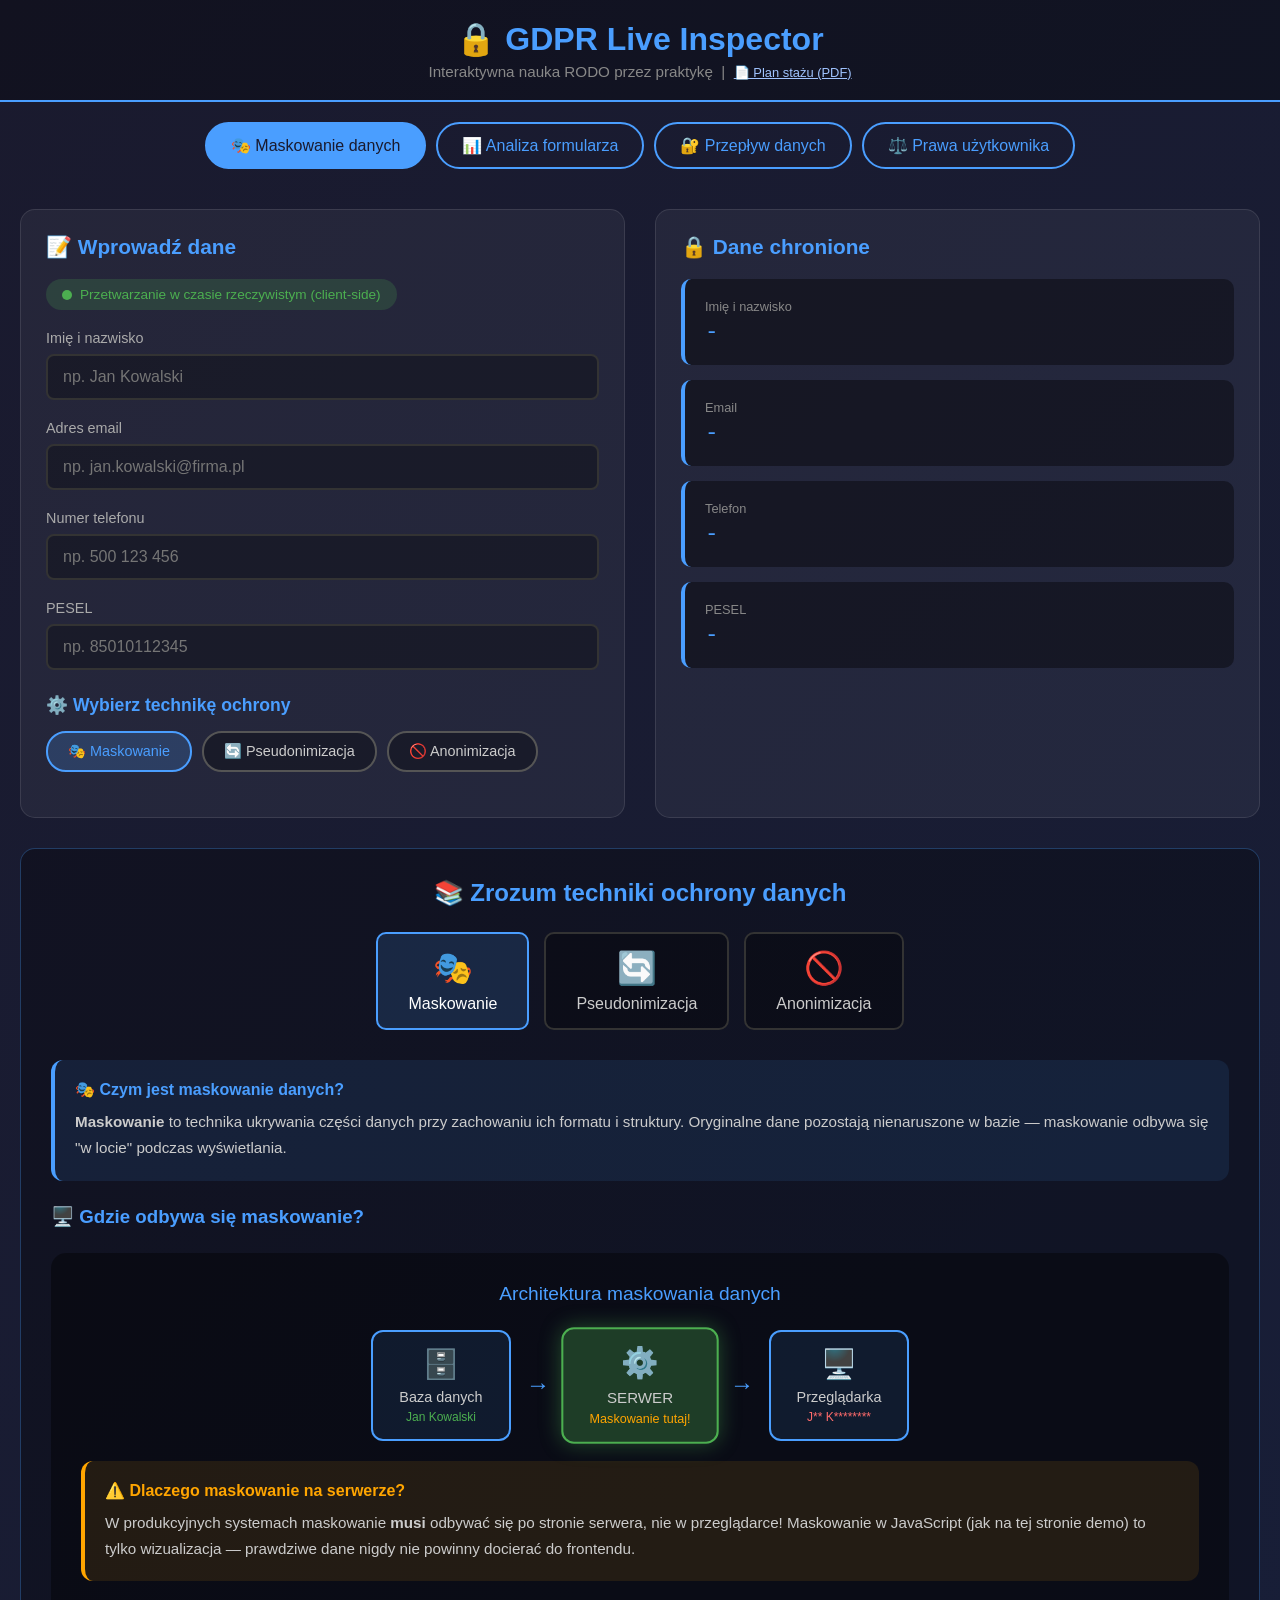
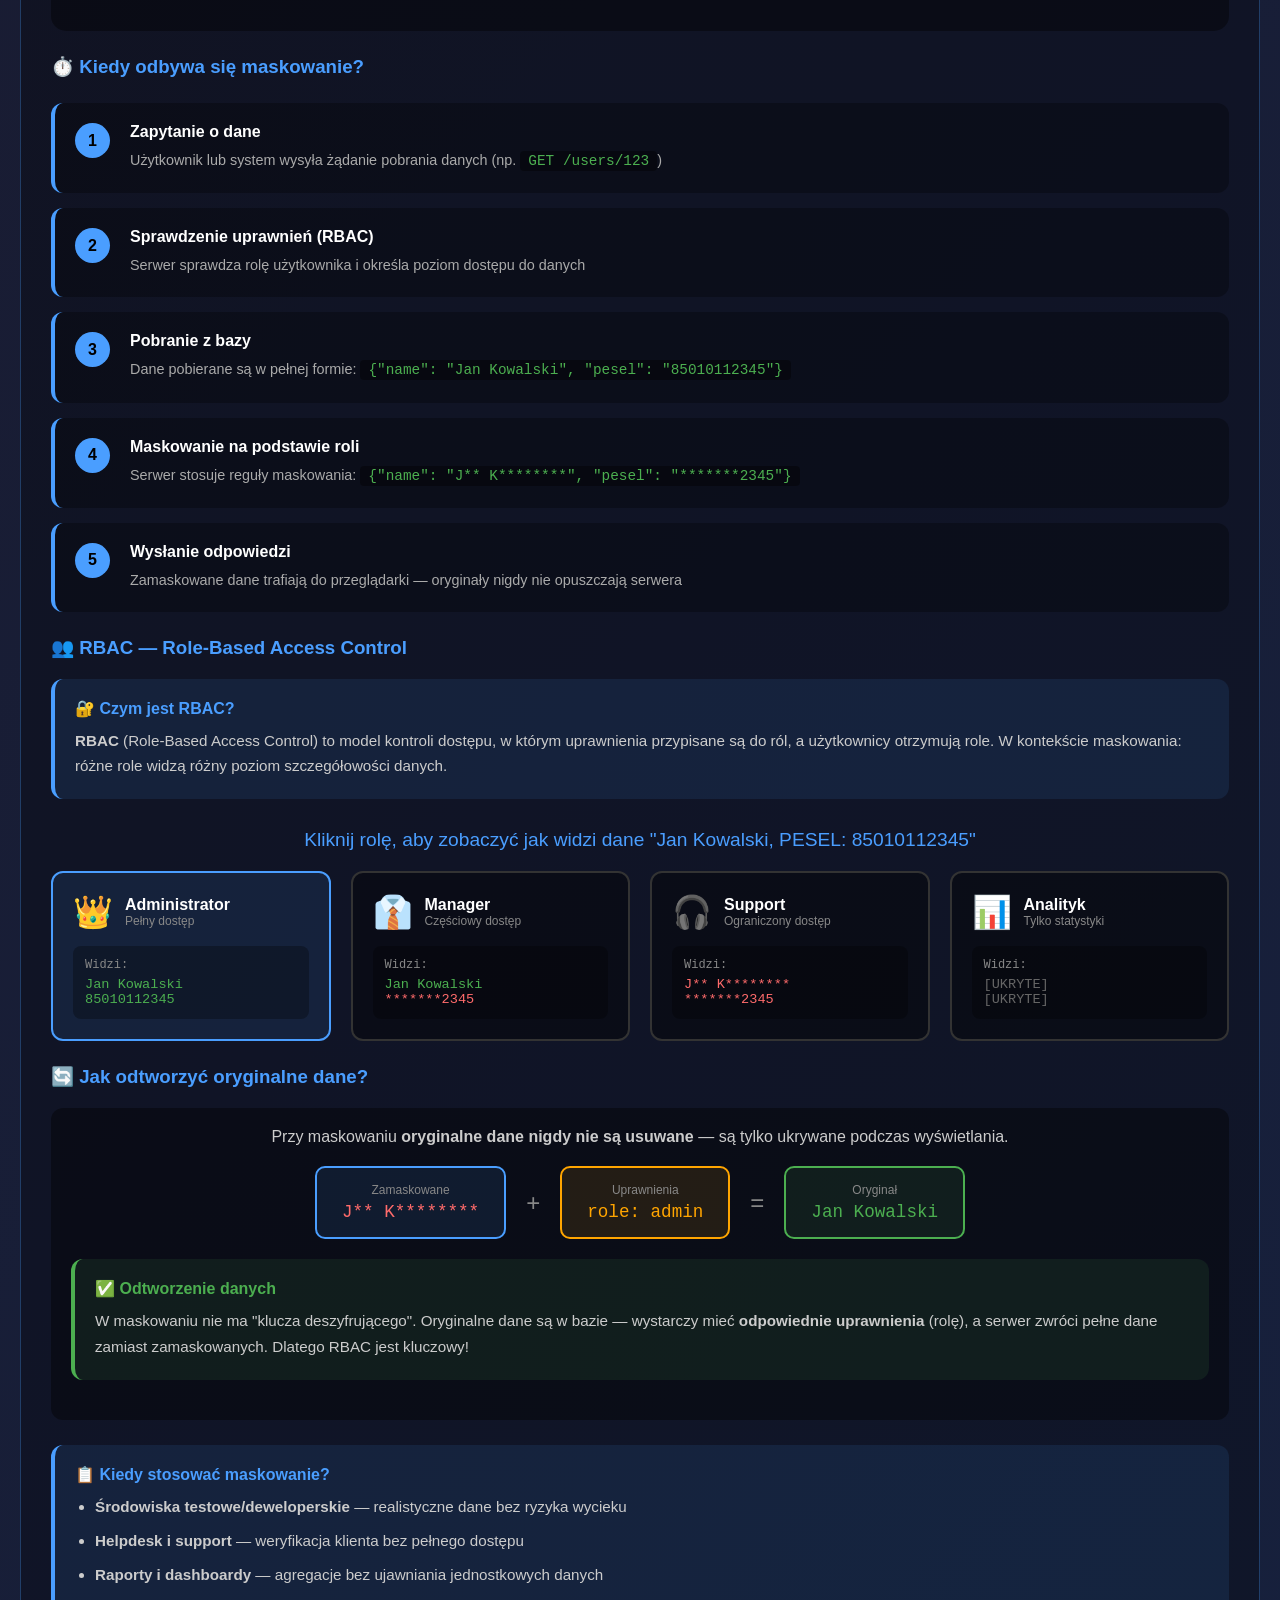
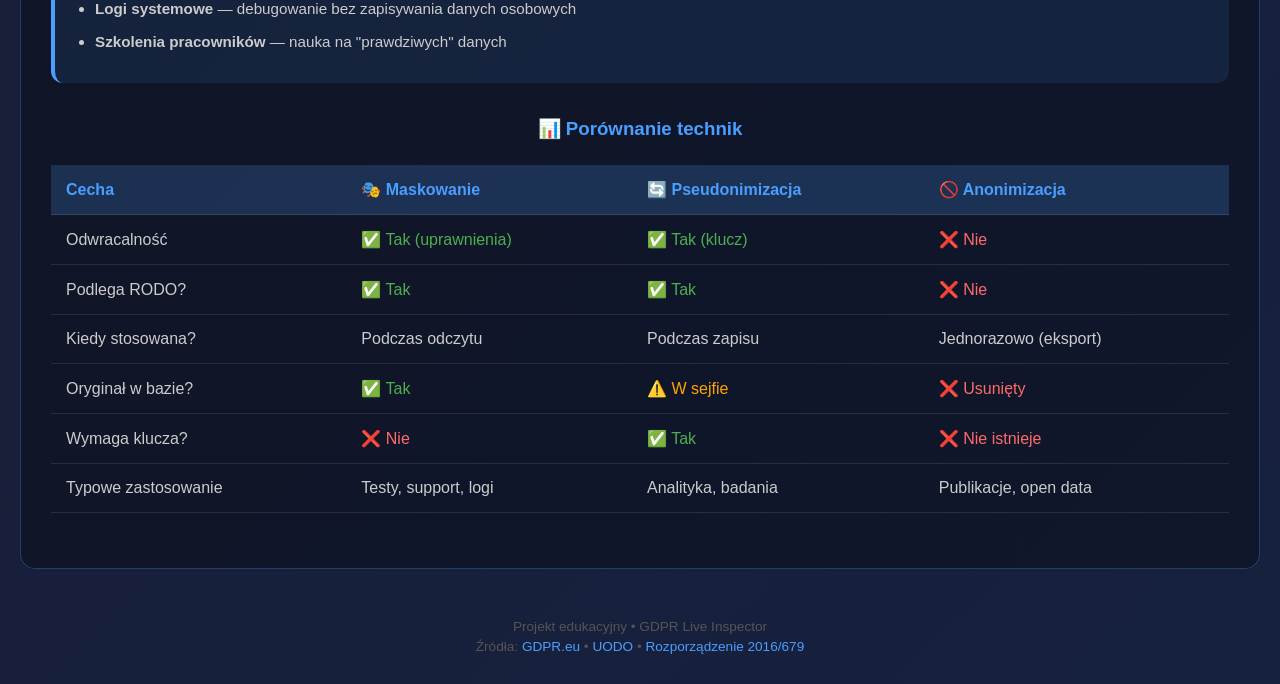
==== index.html @ a477408b "Add PDF link in header subtitle" ====
<!DOCTYPE html>
<html lang="pl">
<head>
    <meta charset="UTF-8">
    <meta name="viewport" content="width=device-width, initial-scale=1.0">
    <title>GDPR Live Inspector - Nauka RODO w praktyce</title>
    <!-- =============================================
         SECURITY HEADERS (meta fallback — pełna ochrona wymaga HTTP headers,
         np. przy deployu na Netlify / Vercel / Cloudflare Pages)
         ============================================= -->
    <meta http-equiv="Content-Security-Policy"
          content="default-src 'self'; script-src 'self'; style-src 'self' 'unsafe-inline'; img-src 'self' data: blob:; connect-src 'self'; font-src 'self'; base-uri 'self'; form-action 'self';">
    <meta name="referrer" content="strict-origin-when-cross-origin">
    <meta http-equiv="X-Content-Type-Options" content="nosniff">
    <link rel="stylesheet" href="style.css">
</head>
<body>
    <header class="header">
        <h1>🔒 GDPR Live Inspector</h1>
        <p>Interaktywna nauka RODO przez praktykę &nbsp;|&nbsp; <a href="staz-gdpr.pdf" target="_blank" rel="noopener noreferrer" style="color:#a0c4ff;font-size:0.85em;">📄 Plan stażu (PDF)</a></p>
    </header>

    <nav class="tabs">
        <button class="tab-btn active" data-tab="masking">🎭 Maskowanie danych</button>
        <button class="tab-btn" data-tab="analyzer">📊 Analiza formularza</button>
        <button class="tab-btn" data-tab="flow">🔐 Przepływ danych</button>
        <button class="tab-btn" data-tab="rights">⚖️ Prawa użytkownika</button>
    </nav>

    <!-- ============ SEKCJA 1: MASKOWANIE - ROZBUDOWANA ============ -->
    <section id="masking" class="tab-content active">
        <div class="masking-section">
            
            <!-- Interaktywna demonstracja -->
            <div class="masking-container">
                <div class="panel">
                    <h2>📝 Wprowadź dane</h2>
                    <div class="live-indicator">
                        <div class="live-dot"></div>
                        Przetwarzanie w czasie rzeczywistym (client-side)
                    </div>
                    
                    <div class="input-group">
                        <label>Imię i nazwisko</label>
                        <input type="text" id="mask-name" placeholder="np. Jan Kowalski">
                    </div>
                    
                    <div class="input-group">
                        <label>Adres email</label>
                        <input type="email" id="mask-email" placeholder="np. jan.kowalski@firma.pl">
                    </div>
                    
                    <div class="input-group">
                        <label>Numer telefonu</label>
                        <input type="tel" id="mask-phone" placeholder="np. 500 123 456">
                    </div>
                    
                    <div class="input-group">
                        <label>PESEL</label>
                        <input type="text" id="mask-pesel" placeholder="np. 85010112345" maxlength="11">
                    </div>

                    <h3>⚙️ Wybierz technikę ochrony</h3>
                    <div class="masking-type">
                        <button class="active" data-type="masking">🎭 Maskowanie</button>
                        <button data-type="pseudonym">🔄 Pseudonimizacja</button>
                        <button data-type="anonym">🚫 Anonimizacja</button>
                    </div>
                </div>

                <div class="panel">
                    <h2>🔒 Dane chronione</h2>
                    
                    <div class="result-box">
                        <div class="label">Imię i nazwisko</div>
                        <div class="value" id="result-name">-</div>
                    </div>
                    
                    <div class="result-box">
                        <div class="label">Email</div>
                        <div class="value" id="result-email">-</div>
                    </div>
                    
                    <div class="result-box">
                        <div class="label">Telefon</div>
                        <div class="value" id="result-phone">-</div>
                    </div>
                    
                    <div class="result-box">
                        <div class="label">PESEL</div>
                        <div class="value" id="result-pesel">-</div>
                    </div>
                </div>
            </div>

            <!-- SEKCJA EDUKACYJNA -->
            <div class="education-section">
                <h2>📚 Zrozum techniki ochrony danych</h2>
                
                <div class="technique-tabs">
                    <div class="technique-tab active" data-technique="masking">
                        <div class="tab-icon">🎭</div>
                        <div>Maskowanie</div>
                    </div>
                    <div class="technique-tab" data-technique="pseudonym">
                        <div class="tab-icon">🔄</div>
                        <div>Pseudonimizacja</div>
                    </div>
                    <div class="technique-tab" data-technique="anonym">
                        <div class="tab-icon">🚫</div>
                        <div>Anonimizacja</div>
                    </div>
                </div>

                <!-- MASKOWANIE -->
                <div class="technique-content active" id="tech-masking">
                    <div class="info-box">
                        <h4>🎭 Czym jest maskowanie danych?</h4>
                        <p>
                            <strong>Maskowanie</strong> to technika ukrywania części danych przy zachowaniu ich formatu i struktury. 
                            Oryginalne dane pozostają nienaruszone w bazie — maskowanie odbywa się "w locie" podczas wyświetlania.
                        </p>
                    </div>

                    <h3 style="color: #4a9eff; margin: 25px 0 15px;">🖥️ Gdzie odbywa się maskowanie?</h3>
                    
                    <div class="architecture-diagram">
                        <div class="diagram-title">Architektura maskowania danych</div>
                        <div class="diagram-flow">
                            <div class="diagram-node">
                                <div class="node-icon">🗄️</div>
                                <div class="node-label">Baza danych</div>
                                <div style="font-size: 0.75rem; color: #4caf50; margin-top: 5px;">Jan Kowalski</div>
                            </div>
                            <div class="diagram-arrow animated">→</div>
                            <div class="diagram-node server highlight">
                                <div class="node-icon">⚙️</div>
                                <div class="node-label">SERWER</div>
                                <div style="font-size: 0.75rem; color: #ffa500; margin-top: 5px;">Maskowanie tutaj!</div>
                            </div>
                            <div class="diagram-arrow animated">→</div>
                            <div class="diagram-node">
                                <div class="node-icon">🖥️</div>
                                <div class="node-label">Przeglądarka</div>
                                <div style="font-size: 0.75rem; color: #ff6b6b; margin-top: 5px;">J** K********</div>
                            </div>
                        </div>
                        
                        <div class="info-box warning" style="margin-top: 20px;">
                            <h4>⚠️ Dlaczego maskowanie na serwerze?</h4>
                            <p>
                                W produkcyjnych systemach maskowanie <strong>musi</strong> odbywać się po stronie serwera, nie w przeglądarce!
                                Maskowanie w JavaScript (jak na tej stronie demo) to tylko wizualizacja — prawdziwe dane nigdy nie powinny docierać do frontendu.
                            </p>
                        </div>
                    </div>

                    <h3 style="color: #4a9eff; margin: 25px 0 15px;">⏱️ Kiedy odbywa się maskowanie?</h3>
                    
                    <div class="process-steps">
                        <div class="process-step">
                            <div class="step-number">1</div>
                            <div class="step-content">
                                <h4>Zapytanie o dane</h4>
                                <p>Użytkownik lub system wysyła żądanie pobrania danych (np. <code>GET /users/123</code>)</p>
                            </div>
                        </div>
                        <div class="process-step">
                            <div class="step-number">2</div>
                            <div class="step-content">
                                <h4>Sprawdzenie uprawnień (RBAC)</h4>
                                <p>Serwer sprawdza rolę użytkownika i określa poziom dostępu do danych</p>
                            </div>
                        </div>
                        <div class="process-step">
                            <div class="step-number">3</div>
                            <div class="step-content">
                                <h4>Pobranie z bazy</h4>
                                <p>Dane pobierane są w pełnej formie: <code>{"name": "Jan Kowalski", "pesel": "85010112345"}</code></p>
                            </div>
                        </div>
                        <div class="process-step">
                            <div class="step-number">4</div>
                            <div class="step-content">
                                <h4>Maskowanie na podstawie roli</h4>
                                <p>Serwer stosuje reguły maskowania: <code>{"name": "J** K********", "pesel": "*******2345"}</code></p>
                            </div>
                        </div>
                        <div class="process-step">
                            <div class="step-number">5</div>
                            <div class="step-content">
                                <h4>Wysłanie odpowiedzi</h4>
                                <p>Zamaskowane dane trafiają do przeglądarki — oryginały nigdy nie opuszczają serwera</p>
                            </div>
                        </div>
                    </div>

                    <h3 style="color: #4a9eff; margin: 25px 0 15px;">👥 RBAC — Role-Based Access Control</h3>
                    
                    <div class="info-box">
                        <h4>🔐 Czym jest RBAC?</h4>
                        <p>
                            <strong>RBAC</strong> (Role-Based Access Control) to model kontroli dostępu, w którym uprawnienia przypisane są do ról, a użytkownicy otrzymują role.
                            W kontekście maskowania: różne role widzą różny poziom szczegółowości danych.
                        </p>
                    </div>

                    <div class="rbac-section">
                        <div class="rbac-title">Kliknij rolę, aby zobaczyć jak widzi dane "Jan Kowalski, PESEL: 85010112345"</div>
                        
                        <div class="rbac-grid">
                            <div class="rbac-role active" data-role="admin">
                                <div class="role-header">
                                    <div class="role-icon">👑</div>
                                    <div>
                                        <div class="role-name">Administrator</div>
                                        <div class="role-level">Pełny dostęp</div>
                                    </div>
                                </div>
                                <div class="rbac-preview">
                                    <div class="preview-label">Widzi:</div>
                                    <div class="preview-value">Jan Kowalski</div>
                                    <div class="preview-value">85010112345</div>
                                </div>
                            </div>

                            <div class="rbac-role" data-role="manager">
                                <div class="role-header">
                                    <div class="role-icon">👔</div>
                                    <div>
                                        <div class="role-name">Manager</div>
                                        <div class="role-level">Częściowy dostęp</div>
                                    </div>
                                </div>
                                <div class="rbac-preview">
                                    <div class="preview-label">Widzi:</div>
                                    <div class="preview-value">Jan Kowalski</div>
                                    <div class="preview-value masked">*******2345</div>
                                </div>
                            </div>

                            <div class="rbac-role" data-role="support">
                                <div class="role-header">
                                    <div class="role-icon">🎧</div>
                                    <div>
                                        <div class="role-name">Support</div>
                                        <div class="role-level">Ograniczony dostęp</div>
                                    </div>
                                </div>
                                <div class="rbac-preview">
                                    <div class="preview-label">Widzi:</div>
                                    <div class="preview-value masked">J** K********</div>
                                    <div class="preview-value masked">*******2345</div>
                                </div>
                            </div>

                            <div class="rbac-role" data-role="analyst">
                                <div class="role-header">
                                    <div class="role-icon">📊</div>
                                    <div>
                                        <div class="role-name">Analityk</div>
                                        <div class="role-level">Tylko statystyki</div>
                                    </div>
                                </div>
                                <div class="rbac-preview">
                                    <div class="preview-label">Widzi:</div>
                                    <div class="preview-value hidden">[UKRYTE]</div>
                                    <div class="preview-value hidden">[UKRYTE]</div>
                                </div>
                            </div>
                        </div>
                    </div>

                    <h3 style="color: #4a9eff; margin: 25px 0 15px;">🔄 Jak odtworzyć oryginalne dane?</h3>
                    
                    <div class="key-lookup">
                        <p style="color: #ccc; margin-bottom: 15px;">
                            Przy maskowaniu <strong>oryginalne dane nigdy nie są usuwane</strong> — są tylko ukrywane podczas wyświetlania.
                        </p>
                        
                        <div class="lookup-visual">
                            <div class="data-box">
                                <div class="box-label">Zamaskowane</div>
                                <div class="box-value" style="color: #ff6b6b;">J** K********</div>
                            </div>
                            <div style="font-size: 1.5rem; color: #888;">+</div>
                            <div class="key-box">
                                <div class="box-label">Uprawnienia</div>
                                <div class="box-value" style="color: #ffa500;">role: admin</div>
                            </div>
                            <div style="font-size: 1.5rem; color: #888;">=</div>
                            <div class="result-display">
                                <div class="box-label">Oryginał</div>
                                <div class="box-value" style="color: #4caf50;">Jan Kowalski</div>
                            </div>
                        </div>
                        
                        <div class="info-box success" style="margin-top: 20px; text-align: left;">
                            <h4>✅ Odtworzenie danych</h4>
                            <p>
                                W maskowaniu nie ma "klucza deszyfrującego". Oryginalne dane są w bazie — wystarczy mieć <strong>odpowiednie uprawnienia</strong> 
                                (rolę), a serwer zwróci pełne dane zamiast zamaskowanych. Dlatego RBAC jest kluczowy!
                            </p>
                        </div>
                    </div>

                    <div class="info-box" style="margin-top: 25px;">
                        <h4>📋 Kiedy stosować maskowanie?</h4>
                        <ul>
                            <li><strong>Środowiska testowe/deweloperskie</strong> — realistyczne dane bez ryzyka wycieku</li>
                            <li><strong>Helpdesk i support</strong> — weryfikacja klienta bez pełnego dostępu</li>
                            <li><strong>Raporty i dashboardy</strong> — agregacje bez ujawniania jednostkowych danych</li>
                            <li><strong>Logi systemowe</strong> — debugowanie bez zapisywania danych osobowych</li>
                            <li><strong>Szkolenia pracowników</strong> — nauka na "prawdziwych" danych</li>
                        </ul>
                    </div>
                </div>

                <!-- PSEUDONIMIZACJA -->
                <div class="technique-content" id="tech-pseudonym">
                    <div class="info-box">
                        <h4>🔄 Czym jest pseudonimizacja?</h4>
                        <p>
                            <strong>Pseudonimizacja</strong> (Art. 4 pkt 5 RODO) to przetwarzanie danych osobowych w taki sposób, że nie można ich już przypisać konkretnej osobie 
                            <strong>bez użycia dodatkowych informacji</strong>. Te dodatkowe informacje (klucz mapowania) muszą być przechowywane oddzielnie.
                        </p>
                    </div>

                    <h3 style="color: #4a9eff; margin: 25px 0 15px;">🖥️ Gdzie odbywa się pseudonimizacja?</h3>
                    
                    <div class="architecture-diagram">
                        <div class="diagram-title">Architektura pseudonimizacji</div>
                        <div class="diagram-flow">
                            <div class="diagram-node">
                                <div class="node-icon">📝</div>
                                <div class="node-label">Dane wejściowe</div>
                                <div style="font-size: 0.75rem; color: #4caf50; margin-top: 5px;">Jan Kowalski</div>
                            </div>
                            <div class="diagram-arrow animated">→</div>
                            <div class="diagram-node server highlight">
                                <div class="node-icon">⚙️</div>
                                <div class="node-label">SERWER</div>
                                <div style="font-size: 0.75rem; color: #ffa500; margin-top: 5px;">Generuje ID</div>
                            </div>
                            <div class="diagram-arrow animated">→</div>
                            <div class="diagram-node">
                                <div class="node-icon">🗄️</div>
                                <div class="node-label">Baza główna</div>
                                <div style="font-size: 0.75rem; color: #4a9eff; margin-top: 5px;">USR_00001</div>
                            </div>
                        </div>
                        
                        <div style="margin-top: 20px; text-align: center;">
                            <div class="diagram-arrow" style="transform: rotate(90deg); display: inline-block;">→</div>
                        </div>
                        
                        <div class="diagram-flow" style="margin-top: 20px;">
                            <div class="diagram-node" style="border-color: #ff6b6b; background: rgba(255,107,107,0.1);">
                                <div class="node-icon">🔐</div>
                                <div class="node-label">Bezpieczny sejf</div>
                                <div style="font-size: 0.7rem; color: #ff6b6b; margin-top: 5px;">USR_00001 → Jan Kowalski</div>
                            </div>
                        </div>
                        
                        <div class="info-box warning" style="margin-top: 20px;">
                            <h4>⚠️ Kluczowa zasada RODO</h4>
                            <p>
                                Klucz mapowania (tabela łącząca pseudonimy z oryginałami) <strong>musi być przechowywany oddzielnie</strong> 
                                od danych pseudonimizowanych — najlepiej w innym systemie, z osobnymi uprawnieniami dostępu.
                            </p>
                        </div>
                    </div>

                    <h3 style="color: #4a9eff; margin: 25px 0 15px;">⏱️ Kiedy następuje pseudonimizacja?</h3>
                    
                    <div class="process-steps">
                        <div class="process-step">
                            <div class="step-number">1</div>
                            <div class="step-content">
                                <h4>Moment zapisu danych</h4>
                                <p>Pseudonimizacja odbywa się <strong>podczas zapisywania</strong> danych do bazy — nie podczas odczytu jak maskowanie.</p>
                            </div>
                        </div>
                        <div class="process-step">
                            <div class="step-number">2</div>
                            <div class="step-content">
                                <h4>Generowanie pseudonimu</h4>
                                <p>Serwer tworzy unikalny identyfikator: <code>USR_00001</code>, <code>UUID</code>, lub hash</p>
                            </div>
                        </div>
                        <div class="process-step">
                            <div class="step-number">3</div>
                            <div class="step-content">
                                <h4>Zapis do dwóch miejsc</h4>
                                <p>
                                    <strong>Baza główna:</strong> <code>{id: "USR_00001", age: 38, city: "Gdańsk"}</code><br>
                                    <strong>Sejf:</strong> <code>{id: "USR_00001", real_name: "Jan Kowalski"}</code>
                                </p>
                            </div>
                        </div>
                        <div class="process-step">
                            <div class="step-number">4</div>
                            <div class="step-content">
                                <h4>Codzienna praca</h4>
                                <p>Analitycy, systemy ML, raporty — wszystko pracuje na pseudonimach. Nikt nie potrzebuje prawdziwych nazwisk.</p>
                            </div>
                        </div>
                    </div>

                    <h3 style="color: #4a9eff; margin: 25px 0 15px;">🔄 Jak odtworzyć oryginalne dane?</h3>
                    
                    <div class="key-lookup">
                        <p style="color: #ccc; margin-bottom: 15px;">
                            W pseudonimizacji potrzebujesz <strong>klucza mapowania</strong> — tabeli łączącej pseudonimy z oryginałami.
                        </p>
                        
                        <div class="lookup-visual">
                            <div class="data-box">
                                <div class="box-label">Pseudonim</div>
                                <div class="box-value" style="color: #4a9eff;">USR_00001</div>
                            </div>
                            <div style="font-size: 1.5rem; color: #888;">+</div>
                            <div class="key-box">
                                <div class="box-label">Klucz mapowania</div>
                                <div class="box-value" style="color: #ffa500; font-size: 0.9rem;">USR_00001 → Jan K.</div>
                            </div>
                            <div style="font-size: 1.5rem; color: #888;">=</div>
                            <div class="result-display">
                                <div class="box-label">Oryginał</div>
                                <div class="box-value" style="color: #4caf50;">Jan Kowalski</div>
                            </div>
                        </div>
                        
                        <div class="info-box" style="margin-top: 20px; text-align: left;">
                            <h4>🔐 Dostęp do klucza mapowania</h4>
                            <ul>
                                <li>Przechowywany w osobnym, zabezpieczonym systemie</li>
                                <li>Dostęp tylko dla IOD (Inspektor Ochrony Danych) i wyznaczonych osób</li>
                                <li>Każdy dostęp jest logowany i wymaga uzasadnienia</li>
                                <li>Regularne audyty dostępu do klucza</li>
                            </ul>
                        </div>
                    </div>

                    <div class="info-box success" style="margin-top: 25px;">
                        <h4>✅ Dlaczego RODO wymaga pseudonimizacji?</h4>
                        <p>
                            Art. 32 RODO wymienia pseudonimizację jako jeden ze środków zapewnienia bezpieczeństwa. 
                            Nawet przy wycieku danych — atakujący dostaje tylko <code>USR_00001</code>, nie "Jan Kowalski".
                        </p>
                        <ul>
                            <li><strong>Minimalizuje ryzyko</strong> — wyciek pseudonimów to mniejsza szkoda</li>
                            <li><strong>Umożliwia analizę</strong> — można pracować na danych bez identyfikacji osób</li>
                            <li><strong>Zgodność z privacy by design</strong> — ochrona wbudowana w architekturę</li>
                        </ul>
                    </div>

                    <div class="info-box warning" style="margin-top: 25px;">
                        <h4>⚠️ Pseudonimizacja ≠ Anonimizacja</h4>
                        <p>
                            Dane pseudonimizowane <strong>nadal są danymi osobowymi</strong> w rozumieniu RODO! 
                            Można je powiązać z osobą (mając klucz), więc podlegają wszystkim wymogom rozporządzenia.
                        </p>
                    </div>
                </div>

                <!-- ANONIMIZACJA -->
                <div class="technique-content" id="tech-anonym">
                    <div class="info-box danger">
                        <h4>🚫 Czym jest anonimizacja?</h4>
                        <p>
                            <strong>Anonimizacja</strong> to <strong>nieodwracalne</strong> usunięcie możliwości identyfikacji osoby. 
                            Po prawidłowej anonimizacji dane <strong>przestają być danymi osobowymi</strong> i nie podlegają RODO.
                        </p>
                    </div>

                    <h3 style="color: #4a9eff; margin: 25px 0 15px;">🖥️ Gdzie odbywa się anonimizacja?</h3>
                    
                    <div class="architecture-diagram">
                        <div class="diagram-title">Proces anonimizacji (jednokierunkowy!)</div>
                        <div class="diagram-flow">
                            <div class="diagram-node">
                                <div class="node-icon">📝</div>
                                <div class="node-label">Dane oryginalne</div>
                                <div style="font-size: 0.75rem; color: #4caf50; margin-top: 5px;">Jan Kowalski, 38 lat</div>
                            </div>
                            <div class="diagram-arrow animated">→</div>
                            <div class="diagram-node server highlight" style="border-color: #ff6b6b;">
                                <div class="node-icon">🔥</div>
                                <div class="node-label">ANONIMIZACJA</div>
                                <div style="font-size: 0.75rem; color: #ff6b6b; margin-top: 5px;">Nieodwracalna!</div>
                            </div>
                            <div class="diagram-arrow animated">→</div>
                            <div class="diagram-node">
                                <div class="node-icon">📊</div>
                                <div class="node-label">Dane anonimowe</div>
                                <div style="font-size: 0.75rem; color: #888; margin-top: 5px;">Mężczyzna, 35-40 lat</div>
                            </div>
                        </div>
                        
                        <div class="info-box danger" style="margin-top: 20px;">
                            <h4>🚫 Brak drogi powrotnej!</h4>
                            <p>
                                W przeciwieństwie do maskowania i pseudonimizacji, anonimizacja jest <strong>jednokierunkowa</strong>. 
                                Nie ma klucza, nie ma sejfu — oryginalne dane są trwale utracone lub zniszczone.
                            </p>
                        </div>
                    </div>

                    <h3 style="color: #4a9eff; margin: 25px 0 15px;">🛠️ Techniki anonimizacji</h3>
                    
                    <div class="process-steps">
                        <div class="process-step">
                            <div class="step-number">1</div>
                            <div class="step-content">
                                <h4>Generalizacja</h4>
                                <p>
                                    Zmniejszenie precyzji: <code>38 lat → 35-40 lat</code>, <code>Gdańsk → Pomorskie</code><br>
                                    Im większy przedział, tym lepsza anonimizacja, ale mniejsza użyteczność.
                                </p>
                            </div>
                        </div>
                        <div class="process-step">
                            <div class="step-number">2</div>
                            <div class="step-content">
                                <h4>Usunięcie identyfikatorów</h4>
                                <p>
                                    Całkowite usunięcie: imię, nazwisko, PESEL, email — wszystko co jednoznacznie identyfikuje.<br>
                                    <code>Jan Kowalski → [USUNIĘTO]</code>
                                </p>
                            </div>
                        </div>
                        <div class="process-step">
                            <div class="step-number">3</div>
                            <div class="step-content">
                                <h4>Perturbacja (szum)</h4>
                                <p>
                                    Dodanie losowego szumu: <code>pensja 8500 zł → 8200-8800 zł (±losowo)</code><br>
                                    Statystyki pozostają poprawne, ale jednostkowe wartości są nieprawdziwe.
                                </p>
                            </div>
                        </div>
                        <div class="process-step">
                            <div class="step-number">4</div>
                            <div class="step-content">
                                <h4>k-Anonimowość</h4>
                                <p>
                                    Każdy rekord musi być nieodróżnialny od co najmniej k-1 innych rekordów.<br>
                                    Np. przy k=5: minimum 5 osób "Mężczyzna, 35-40, Pomorskie"
                                </p>
                            </div>
                        </div>
                    </div>

                    <h3 style="color: #4a9eff; margin: 25px 0 15px;">🔄 Czy można odtworzyć dane?</h3>
                    
                    <div class="key-lookup">
                        <div class="lookup-visual">
                            <div class="data-box" style="border-color: #666;">
                                <div class="box-label">Dane anonimowe</div>
                                <div class="box-value" style="color: #888;">Mężczyzna, 35-40</div>
                            </div>
                            <div style="font-size: 1.5rem; color: #888;">+</div>
                            <div class="key-box" style="border-color: #ff6b6b; background: rgba(255,107,107,0.1);">
                                <div class="box-label">Klucz</div>
                                <div class="box-value" style="color: #ff6b6b;">❌ NIE ISTNIEJE</div>
                            </div>
                            <div style="font-size: 1.5rem; color: #888;">=</div>
                            <div class="result-display" style="border-color: #666; background: rgba(100,100,100,0.1);">
                                <div class="box-label">Oryginał</div>
                                <div class="box-value" style="color: #ff6b6b;">NIEODWRACALNE</div>
                            </div>
                        </div>
                        
                        <div class="info-box danger" style="margin-top: 20px; text-align: left;">
                            <h4>❌ Odtworzenie niemożliwe</h4>
                            <p>
                                <strong>To jest cały sens anonimizacji!</strong> Jeśli dane można odtworzyć — to nie jest anonimizacja, tylko pseudonimizacja.
                                Prawidłowo zanonimizowane dane są bezużyteczne dla identyfikacji konkretnej osoby.
                            </p>
                        </div>
                    </div>

                    <div class="info-box warning" style="margin-top: 25px;">
                        <h4>⚠️ Prawdziwa anonimizacja jest trudna!</h4>
                        <ul>
                            <li><strong>Atak re-identyfikacyjny</strong> — połączenie z innymi zbiorami danych może ujawnić tożsamość</li>
                            <li><strong>Netflix Prize (2006)</strong> — "anonimowe" oceny filmów połączono z IMDB i zidentyfikowano użytkowników</li>
                            <li><strong>Dane lokalizacyjne</strong> — nawet bez nazwiska, unikalne wzorce ruchu identyfikują osobę</li>
                            <li><strong>Quasi-identyfikatory</strong> — kombinacja (wiek + kod pocztowy + płeć) często jest unikalna</li>
                        </ul>
                    </div>

                    <div class="info-box success" style="margin-top: 25px;">
                        <h4>✅ Korzyści prawidłowej anonimizacji</h4>
                        <ul>
                            <li><strong>Dane nie podlegają RODO</strong> — brak ograniczeń przetwarzania</li>
                            <li><strong>Można udostępniać publicznie</strong> — np. zbiory do badań naukowych</li>
                            <li><strong>Brak ryzyka wycieku danych osobowych</strong> — bo ich nie ma</li>
                            <li><strong>Zachowanie wartości statystycznej</strong> — agregacje pozostają poprawne</li>
                        </ul>
                    </div>
                </div>

                <!-- TABELA PORÓWNAWCZA -->
                <h3 style="color: #4a9eff; margin: 35px 0 20px; text-align: center;">📊 Porównanie technik</h3>
                
                <table class="comparison-table">
                    <thead>
                        <tr>
                            <th>Cecha</th>
                            <th>🎭 Maskowanie</th>
                            <th>🔄 Pseudonimizacja</th>
                            <th>🚫 Anonimizacja</th>
                        </tr>
                    </thead>
                    <tbody>
                        <tr>
                            <td>Odwracalność</td>
                            <td class="yes">✅ Tak (uprawnienia)</td>
                            <td class="yes">✅ Tak (klucz)</td>
                            <td class="no">❌ Nie</td>
                        </tr>
                        <tr>
                            <td>Podlega RODO?</td>
                            <td class="yes">✅ Tak</td>
                            <td class="yes">✅ Tak</td>
                            <td class="no">❌ Nie</td>
                        </tr>
                        <tr>
                            <td>Kiedy stosowana?</td>
                            <td>Podczas odczytu</td>
                            <td>Podczas zapisu</td>
                            <td>Jednorazowo (eksport)</td>
                        </tr>
                        <tr>
                            <td>Oryginał w bazie?</td>
                            <td class="yes">✅ Tak</td>
                            <td class="partial">⚠️ W sejfie</td>
                            <td class="no">❌ Usunięty</td>
                        </tr>
                        <tr>
                            <td>Wymaga klucza?</td>
                            <td class="no">❌ Nie</td>
                            <td class="yes">✅ Tak</td>
                            <td class="no">❌ Nie istnieje</td>
                        </tr>
                        <tr>
                            <td>Typowe zastosowanie</td>
                            <td>Testy, support, logi</td>
                            <td>Analityka, badania</td>
                            <td>Publikacje, open data</td>
                        </tr>
                    </tbody>
                </table>
            </div>
        </div>
    </section>

    <!-- ============ SEKCJA 2: ANALIZA FORMULARZA ============ -->
    <section id="analyzer" class="tab-content">
        <div class="analyzer-container">
            <div class="panel">
                <h2>📋 Formularz rejestracji</h2>
                
                <div class="form-field" data-field="email">
                    <label>
                        Email 
                        <span class="badge required">WYMAGANE</span>
                    </label>
                    <input type="email" id="analyze-email" placeholder="Do założenia konta">
                </div>

                <div class="form-field" data-field="password">
                    <label>
                        Hasło
                        <span class="badge required">WYMAGANE</span>
                    </label>
                    <input type="password" id="analyze-password" placeholder="Min. 8 znaków">
                </div>

                <div class="form-field" data-field="name">
                    <label>
                        Imię
                        <span class="badge optional">OPCJONALNE</span>
                    </label>
                    <input type="text" id="analyze-name" placeholder="Do personalizacji">
                </div>

                <div class="form-field" data-field="phone">
                    <label>
                        Numer telefonu
                        <span class="badge optional">OPCJONALNE</span>
                    </label>
                    <input type="tel" id="analyze-phone" placeholder="Do powiadomień SMS">
                </div>

                <div class="form-field" data-field="birthdate">
                    <label>
                        Data urodzenia
                        <span class="badge excessive">NADMIAROWE?</span>
                    </label>
                    <input type="date" id="analyze-birthdate">
                </div>

                <div class="form-field" data-field="pesel">
                    <label>
                        PESEL
                        <span class="badge excessive">NADMIAROWE!</span>
                    </label>
                    <input type="text" id="analyze-pesel" placeholder="Czy na pewno potrzebny?">
                </div>
            </div>

            <div class="panel">
                <h2>🔍 GDPR Inspector</h2>
                
                <div class="compliance-meter">
                    <div style="display: flex; justify-content: space-between;">
                        <span>Zgodność z RODO</span>
                        <span id="compliance-percent">100%</span>
                    </div>
                    <div class="meter-bar">
                        <div class="meter-fill" id="compliance-bar" style="width: 100%"></div>
                    </div>
                </div>

                <div class="inspector-log" id="inspector-log">
                    <div class="log-entry info">
                        🚀 Inspector uruchomiony. Zacznij wypełniać formularz...
                    </div>
                </div>
            </div>
        </div>
    </section>

    <!-- ============ SEKCJA 3: PRZEPŁYW DANYCH ============ -->
    <section id="flow" class="tab-content">
        <div class="flow-container">
            <h2 style="color: #4a9eff; margin-bottom: 10px;">Jak przepływają Twoje dane?</h2>
            <p style="color: #888; margin-bottom: 20px;">Kliknij na element, aby zobaczyć szczegóły</p>
            
            <div class="flow-diagram">
                <div class="flow-node active" data-node="input">
                    <div class="icon">📝</div>
                    <div>Formularz</div>
                </div>
                <div class="flow-arrow">→</div>
                <div class="flow-node" data-node="encrypt">
                    <div class="icon">🔐</div>
                    <div>Szyfrowanie</div>
                </div>
                <div class="flow-arrow">→</div>
                <div class="flow-node" data-node="storage">
                    <div class="icon">🗄️</div>
                    <div>Baza danych</div>
                </div>
                <div class="flow-arrow">→</div>
                <div class="flow-node" data-node="access">
                    <div class="icon">👥</div>
                    <div>Dostęp</div>
                </div>
            </div>

            <div class="flow-details" id="flow-details">
                <h3>📝 Zbieranie danych (Formularz)</h3>
                <ul class="flow-items">
                    <li>✅ <strong>Zasada minimalizacji (Art. 5 ust. 1 lit. c)</strong> — zbieramy tylko niezbędne dane do określonego celu</li>
                    <li>✅ <strong>Podstawa prawna (Art. 6)</strong> — zgoda, umowa, obowiązek prawny, interes publiczny lub prawnie uzasadniony interes</li>
                    <li>✅ <strong>Obowiązek informacyjny (Art. 13-14)</strong> — użytkownik musi wiedzieć: kto, co, dlaczego, jak długo</li>
                    <li>✅ <strong>Transmisja HTTPS</strong> — TLS 1.3 szyfruje dane "w locie" między przeglądarką a serwerem</li>
                    <li>⚠️ <strong>Walidacja server-side</strong> — nigdy nie ufaj danym od klienta (OWASP Top 10: A03 Injection)</li>
                </ul>
                <div class="flow-links">
                    <h4>📚 Dowiedz się więcej:</h4>
                    <div class="links-grid">
                        <a href="https://gdpr-info.eu/art-5-gdpr/" target="_blank" rel="noopener noreferrer" class="source-link">
                            <div class="link-title">📖 Art. 5 RODO — Zasady przetwarzania</div>
                            <div class="link-desc">Oficjalny tekst + komentarz</div>
                            <div class="link-url">gdpr-info.eu</div>
                        </a>
                        <a href="https://gdpr-info.eu/art-6-gdpr/" target="_blank" rel="noopener noreferrer" class="source-link">
                            <div class="link-title">📖 Art. 6 RODO — Podstawy prawne</div>
                            <div class="link-desc">6 legalnych podstaw przetwarzania</div>
                            <div class="link-url">gdpr-info.eu</div>
                        </a>
                        <a href="https://gdpr-info.eu/art-13-gdpr/" target="_blank" rel="noopener noreferrer" class="source-link">
                            <div class="link-title">📖 Art. 13 RODO — Obowiązek informacyjny</div>
                            <div class="link-desc">Co musisz powiedzieć użytkownikowi</div>
                            <div class="link-url">gdpr-info.eu</div>
                        </a>
                        <a href="https://owasp.org/www-project-top-ten/" target="_blank" rel="noopener noreferrer" class="source-link">
                            <div class="link-title">🔒 OWASP Top 10</div>
                            <div class="link-desc">10 najczęstszych zagrożeń webowych</div>
                            <div class="link-url">owasp.org</div>
                        </a>
                        <a href="https://wiki.mozilla.org/Security/Server_Side_TLS" target="_blank" rel="noopener noreferrer" class="source-link">
                            <div class="link-title">🔐 Mozilla TLS Guidelines</div>
                            <div class="link-desc">Jak poprawnie skonfigurować HTTPS</div>
                            <div class="link-url">wiki.mozilla.org</div>
                        </a>
                        <a href="https://uodo.gov.pl/pl/138" target="_blank" rel="noopener noreferrer" class="source-link">
                            <div class="link-title">🇵🇱 UODO — Poradniki</div>
                            <div class="link-desc">Oficjalne poradniki polskiego organu nadzorczego</div>
                            <div class="link-url">uodo.gov.pl</div>
                        </a>
                    </div>
                </div>
            </div>
        </div>
    </section>

    <!-- ============ SEKCJA 4: PRAWA UŻYTKOWNIKA ============ -->
    <section id="rights" class="tab-content">
        <div class="rights-container">
            <div class="user-profile">
                <div class="avatar">👤</div>
                <div class="user-info">
                    <h3>Jan Kowalski</h3>
                    <p>jan.kowalski@email.com • Konto od: 15.03.2024</p>
                </div>
            </div>

            <div class="rights-buttons">
                <button class="right-btn" data-right="access">
                    <div class="right-icon">📄</div>
                    <div class="right-name">Prawo dostępu</div>
                    <div class="right-article">Art. 15 RODO</div>
                </button>
                <button class="right-btn" data-right="portability">
                    <div class="right-icon">📦</div>
                    <div class="right-name">Prawo do przenoszenia</div>
                    <div class="right-article">Art. 20 RODO</div>
                </button>
                <button class="right-btn" data-right="rectify">
                    <div class="right-icon">✏️</div>
                    <div class="right-name">Prawo do sprostowania</div>
                    <div class="right-article">Art. 16 RODO</div>
                </button>
                <button class="right-btn" data-right="consent">
                    <div class="right-icon">🎚️</div>
                    <div class="right-name">Zarządzanie zgodami</div>
                    <div class="right-article">Art. 7 RODO</div>
                </button>
                <button class="right-btn" data-right="delete">
                    <div class="right-icon">🗑️</div>
                    <div class="right-name">Prawo do usunięcia</div>
                    <div class="right-article">Art. 17 RODO</div>
                </button>
                <button class="right-btn" data-right="object">
                    <div class="right-icon">✋</div>
                    <div class="right-name">Prawo do sprzeciwu</div>
                    <div class="right-article">Art. 21 RODO</div>
                </button>
            </div>

            <div class="rights-demo" id="rights-demo">
                <h3>👆 Wybierz prawo, aby zobaczyć demonstrację</h3>
                <p style="color: #888; margin-top: 10px;">
                    Każde prawo z RODO możesz zobaczyć w akcji — jak wygląda realizacja żądania użytkownika.
                </p>
            </div>
        </div>
    </section>

    <footer class="footer">
        <p>Projekt edukacyjny • GDPR Live Inspector</p>
        <p style="margin-top: 5px;">
            Źródła: <a href="https://gdpr.eu/" target="_blank">GDPR.eu</a> • 
            <a href="https://uodo.gov.pl/" target="_blank">UODO</a> • 
            <a href="https://eur-lex.europa.eu/eli/reg/2016/679/oj" target="_blank">Rozporządzenie 2016/679</a>
        </p>
    </footer>

    <script src="script.js" defer></script>
</body>
</html>
---- style.css ----
* {
            margin: 0;
            padding: 0;
            box-sizing: border-box;
        }

        body {
            font-family: 'Segoe UI', Tahoma, Geneva, Verdana, sans-serif;
            background: linear-gradient(135deg, #1a1a2e 0%, #16213e 100%);
            min-height: 100vh;
            color: #e0e0e0;
        }

        .header {
            background: rgba(0,0,0,0.3);
            padding: 20px;
            text-align: center;
            border-bottom: 2px solid #4a9eff;
        }

        .header h1 {
            font-size: 2rem;
            color: #4a9eff;
            margin-bottom: 5px;
        }

        .header p {
            color: #888;
            font-size: 0.95rem;
        }

        .tabs {
            display: flex;
            justify-content: center;
            gap: 10px;
            padding: 20px;
            flex-wrap: wrap;
        }

        .tab-btn {
            padding: 12px 24px;
            border: 2px solid #4a9eff;
            background: transparent;
            color: #4a9eff;
            border-radius: 25px;
            cursor: pointer;
            font-size: 1rem;
            transition: all 0.3s ease;
        }

        .tab-btn:hover, .tab-btn.active {
            background: #4a9eff;
            color: #1a1a2e;
        }

        .tab-content {
            display: none;
            padding: 20px;
            max-width: 1400px;
            margin: 0 auto;
        }

        .tab-content.active {
            display: block;
        }

        /* ============ SEKCJA 1: MASKOWANIE - ROZBUDOWANA ============ */
        .masking-section {
            display: flex;
            flex-direction: column;
            gap: 30px;
        }

        .masking-container {
            display: grid;
            grid-template-columns: 1fr 1fr;
            gap: 30px;
        }

        @media (max-width: 900px) {
            .masking-container {
                grid-template-columns: 1fr;
            }
        }

        .panel {
            background: rgba(255,255,255,0.05);
            border-radius: 15px;
            padding: 25px;
            border: 1px solid rgba(255,255,255,0.1);
        }

        .panel h2 {
            color: #4a9eff;
            margin-bottom: 20px;
            font-size: 1.3rem;
            display: flex;
            align-items: center;
            gap: 10px;
        }

        .panel h3 {
            color: #4a9eff;
            margin: 25px 0 15px 0;
            font-size: 1.1rem;
        }

        .input-group {
            margin-bottom: 20px;
        }

        .input-group label {
            display: block;
            margin-bottom: 8px;
            color: #aaa;
            font-size: 0.9rem;
        }

        .input-group input {
            width: 100%;
            padding: 12px 15px;
            border: 2px solid #333;
            background: rgba(0,0,0,0.3);
            color: #fff;
            border-radius: 8px;
            font-size: 1rem;
            transition: border-color 0.3s;
        }

        .input-group input:focus {
            outline: none;
            border-color: #4a9eff;
        }

        .masking-type {
            display: flex;
            gap: 10px;
            margin-bottom: 20px;
            flex-wrap: wrap;
        }

        .masking-type button {
            padding: 10px 20px;
            border: 2px solid #555;
            background: rgba(0,0,0,0.3);
            color: #ccc;
            border-radius: 20px;
            cursor: pointer;
            font-size: 0.9rem;
            transition: all 0.3s;
        }

        .masking-type button.active {
            border-color: #4a9eff;
            background: rgba(74, 158, 255, 0.2);
            color: #4a9eff;
        }

        .masking-type button:hover:not(.active) {
            border-color: #666;
            background: rgba(255,255,255,0.05);
        }

        .result-box {
            background: rgba(0,0,0,0.4);
            border-radius: 10px;
            padding: 20px;
            margin-bottom: 15px;
            border-left: 4px solid #4a9eff;
        }

        .result-box .label {
            font-size: 0.8rem;
            color: #888;
            margin-bottom: 5px;
        }

        .result-box .value {
            font-size: 1.4rem;
            font-family: 'Courier New', monospace;
            color: #4a9eff;
            word-break: break-all;
        }

        .result-box .value .masked-char {
            color: #ff6b6b;
            animation: pulse 0.5s ease-out;
        }

        @keyframes pulse {
            0% { opacity: 0; transform: scale(1.5); }
            100% { opacity: 1; transform: scale(1); }
        }

        /* ============ SEKCJA EDUKACYJNA ============ */
        .education-section {
            background: rgba(0,0,0,0.3);
            border-radius: 15px;
            padding: 30px;
            border: 1px solid rgba(74, 158, 255, 0.3);
        }

        .education-section h2 {
            color: #4a9eff;
            margin-bottom: 25px;
            font-size: 1.5rem;
            text-align: center;
        }

        .technique-tabs {
            display: flex;
            justify-content: center;
            gap: 15px;
            margin-bottom: 30px;
            flex-wrap: wrap;
        }

        .technique-tab {
            padding: 15px 30px;
            border: 2px solid #333;
            background: rgba(0,0,0,0.3);
            color: #ccc;
            border-radius: 10px;
            cursor: pointer;
            font-size: 1rem;
            transition: all 0.3s;
            text-align: center;
        }

        .technique-tab:hover {
            border-color: #555;
        }

        .technique-tab.active {
            border-color: #4a9eff;
            background: rgba(74, 158, 255, 0.15);
            color: #fff;
        }

        .technique-tab .tab-icon {
            font-size: 2rem;
            margin-bottom: 8px;
        }

        .technique-content {
            display: none;
        }

        .technique-content.active {
            display: block;
        }

        /* Diagram architektury */
        .architecture-diagram {
            background: rgba(0,0,0,0.4);
            border-radius: 15px;
            padding: 30px;
            margin: 25px 0;
        }

        .diagram-title {
            text-align: center;
            color: #4a9eff;
            font-size: 1.2rem;
            margin-bottom: 25px;
        }

        .diagram-flow {
            display: flex;
            align-items: center;
            justify-content: center;
            gap: 15px;
            flex-wrap: wrap;
            margin-bottom: 20px;
        }

        .diagram-node {
            background: rgba(74, 158, 255, 0.1);
            border: 2px solid #4a9eff;
            border-radius: 12px;
            padding: 15px 25px;
            text-align: center;
            min-width: 140px;
            transition: all 0.3s;
        }

        .diagram-node.highlight {
            background: rgba(74, 158, 255, 0.3);
            box-shadow: 0 0 20px rgba(74, 158, 255, 0.4);
            transform: scale(1.05);
        }

        .diagram-node.server {
            border-color: #4caf50;
            background: rgba(76, 175, 80, 0.1);
        }

        .diagram-node.server.highlight {
            background: rgba(76, 175, 80, 0.3);
            box-shadow: 0 0 20px rgba(76, 175, 80, 0.4);
        }

        .diagram-node .node-icon {
            font-size: 1.8rem;
            margin-bottom: 8px;
        }

        .diagram-node .node-label {
            font-size: 0.9rem;
            color: #ccc;
        }

        .diagram-arrow {
            font-size: 1.5rem;
            color: #4a9eff;
        }

        .diagram-arrow.animated {
            animation: arrowPulse 1s infinite;
        }

        @keyframes arrowPulse {
            0%, 100% { opacity: 0.5; transform: translateX(0); }
            50% { opacity: 1; transform: translateX(5px); }
        }

        /* RBAC Section */
        .rbac-section {
            margin-top: 30px;
        }

        .rbac-title {
            color: #4a9eff;
            font-size: 1.2rem;
            margin-bottom: 20px;
            text-align: center;
        }

        .rbac-grid {
            display: grid;
            grid-template-columns: repeat(auto-fit, minmax(200px, 1fr));
            gap: 20px;
        }

        .rbac-role {
            background: rgba(0,0,0,0.4);
            border-radius: 12px;
            padding: 20px;
            border: 2px solid #333;
            transition: all 0.3s;
            cursor: pointer;
        }

        .rbac-role:hover {
            border-color: #4a9eff;
        }

        .rbac-role.active {
            border-color: #4a9eff;
            background: rgba(74, 158, 255, 0.1);
        }

        .rbac-role .role-header {
            display: flex;
            align-items: center;
            gap: 12px;
            margin-bottom: 15px;
        }

        .rbac-role .role-icon {
            font-size: 2rem;
        }

        .rbac-role .role-name {
            font-weight: bold;
            color: #fff;
        }

        .rbac-role .role-level {
            font-size: 0.75rem;
            color: #888;
        }

        .rbac-preview {
            background: rgba(0,0,0,0.3);
            border-radius: 8px;
            padding: 12px;
            font-family: 'Courier New', monospace;
            font-size: 0.85rem;
        }

        .rbac-preview .preview-label {
            color: #888;
            font-size: 0.75rem;
            margin-bottom: 5px;
        }

        .rbac-preview .preview-value {
            color: #4caf50;
        }

        .rbac-preview .preview-value.masked {
            color: #ff6b6b;
        }

        .rbac-preview .preview-value.hidden {
            color: #666;
        }

        /* Info boxes */
        .info-box {
            background: rgba(74, 158, 255, 0.1);
            border-radius: 12px;
            padding: 20px;
            margin: 20px 0;
            border-left: 4px solid #4a9eff;
        }

        .info-box.warning {
            background: rgba(255, 165, 0, 0.1);
            border-left-color: #ffa500;
        }

        .info-box.success {
            background: rgba(76, 175, 80, 0.1);
            border-left-color: #4caf50;
        }

        .info-box.danger {
            background: rgba(255, 107, 107, 0.1);
            border-left-color: #ff6b6b;
        }

        .info-box h4 {
            color: #4a9eff;
            margin-bottom: 10px;
            display: flex;
            align-items: center;
            gap: 10px;
        }

        .info-box.warning h4 { color: #ffa500; }
        .info-box.success h4 { color: #4caf50; }
        .info-box.danger h4 { color: #ff6b6b; }

        .info-box p, .info-box ul {
            color: #ccc;
            font-size: 0.95rem;
            line-height: 1.7;
        }

        .info-box ul {
            padding-left: 20px;
            margin-top: 10px;
        }

        .info-box li {
            margin-bottom: 8px;
        }

        /* Process steps */
        .process-steps {
            display: flex;
            flex-direction: column;
            gap: 15px;
            margin: 25px 0;
        }

        .process-step {
            display: flex;
            gap: 20px;
            align-items: flex-start;
            background: rgba(0,0,0,0.3);
            padding: 20px;
            border-radius: 12px;
            border-left: 4px solid #4a9eff;
        }

        .process-step .step-number {
            background: #4a9eff;
            color: #000;
            width: 35px;
            height: 35px;
            border-radius: 50%;
            display: flex;
            align-items: center;
            justify-content: center;
            font-weight: bold;
            flex-shrink: 0;
        }

        .process-step .step-content h4 {
            color: #fff;
            margin-bottom: 8px;
        }

        .process-step .step-content p {
            color: #aaa;
            font-size: 0.9rem;
            line-height: 1.6;
        }

        .process-step .step-content code {
            background: rgba(0,0,0,0.4);
            padding: 2px 8px;
            border-radius: 4px;
            color: #4caf50;
            font-family: 'Courier New', monospace;
        }

        /* Comparison table */
        .comparison-table {
            width: 100%;
            border-collapse: collapse;
            margin: 25px 0;
        }

        .comparison-table th, .comparison-table td {
            padding: 15px;
            text-align: left;
            border-bottom: 1px solid rgba(255,255,255,0.1);
        }

        .comparison-table th {
            background: rgba(74, 158, 255, 0.2);
            color: #4a9eff;
            font-weight: bold;
        }

        .comparison-table td {
            color: #ccc;
        }

        .comparison-table tr:hover {
            background: rgba(255,255,255,0.03);
        }

        .comparison-table .yes {
            color: #4caf50;
        }

        .comparison-table .no {
            color: #ff6b6b;
        }

        .comparison-table .partial {
            color: #ffa500;
        }

        /* Live indicator */
        .live-indicator {
            display: inline-flex;
            align-items: center;
            gap: 8px;
            background: rgba(76, 175, 80, 0.2);
            padding: 8px 16px;
            border-radius: 20px;
            font-size: 0.85rem;
            color: #4caf50;
            margin-bottom: 20px;
        }

        .live-dot {
            width: 10px;
            height: 10px;
            background: #4caf50;
            border-radius: 50%;
            animation: livePulse 1.5s infinite;
        }

        @keyframes livePulse {
            0%, 100% { opacity: 1; transform: scale(1); }
            50% { opacity: 0.5; transform: scale(0.8); }
        }

        /* Key lookup animation */
        .key-lookup {
            background: rgba(0,0,0,0.4);
            border-radius: 12px;
            padding: 20px;
            margin: 20px 0;
            text-align: center;
        }

        .key-lookup .lookup-visual {
            display: flex;
            align-items: center;
            justify-content: center;
            gap: 20px;
            margin: 20px 0;
            flex-wrap: wrap;
        }

        .key-lookup .data-box {
            background: rgba(74, 158, 255, 0.1);
            border: 2px solid #4a9eff;
            border-radius: 10px;
            padding: 15px 25px;
            min-width: 150px;
        }

        .key-lookup .key-box {
            background: rgba(255, 165, 0, 0.1);
            border: 2px solid #ffa500;
            border-radius: 10px;
            padding: 15px 25px;
        }

        .key-lookup .result-display {
            background: rgba(76, 175, 80, 0.1);
            border: 2px solid #4caf50;
            border-radius: 10px;
            padding: 15px 25px;
            min-width: 150px;
        }

        .key-lookup .box-label {
            font-size: 0.75rem;
            color: #888;
            margin-bottom: 5px;
        }

        .key-lookup .box-value {
            font-family: 'Courier New', monospace;
            font-size: 1.1rem;
        }

        /* ============ SEKCJA 2: ANALIZA FORMULARZA ============ */
        .analyzer-container {
            display: grid;
            grid-template-columns: 1fr 1fr;
            gap: 30px;
        }

        @media (max-width: 900px) {
            .analyzer-container {
                grid-template-columns: 1fr;
            }
        }

        .form-field {
            margin-bottom: 15px;
            position: relative;
        }

        .form-field label {
            display: flex;
            align-items: center;
            gap: 10px;
            margin-bottom: 8px;
            color: #ccc;
        }

        .form-field .badge {
            font-size: 0.7rem;
            padding: 3px 8px;
            border-radius: 10px;
            font-weight: bold;
        }

        .badge.required { background: #4a9eff; color: #000; }
        .badge.optional { background: #555; color: #ccc; }
        .badge.excessive { background: #ff6b6b; color: #fff; animation: blink 1s infinite; }

        @keyframes blink {
            50% { opacity: 0.5; }
        }

        .form-field input, .form-field select {
            width: 100%;
            padding: 12px 15px;
            border: 2px solid #333;
            background: rgba(0,0,0,0.3);
            color: #fff;
            border-radius: 8px;
            font-size: 1rem;
            transition: all 0.3s;
        }

        .form-field.warning input {
            border-color: #ffa500;
            background: rgba(255, 165, 0, 0.1);
        }

        .form-field.danger input {
            border-color: #ff6b6b;
            background: rgba(255, 107, 107, 0.1);
            animation: shake 0.3s ease-out;
        }

        @keyframes shake {
            0%, 100% { transform: translateX(0); }
            25% { transform: translateX(-5px); }
            75% { transform: translateX(5px); }
        }

        .form-field.ok input {
            border-color: #4caf50;
        }

        /* Naprawione pole - po usunięciu nadmiarowych danych */
        .form-field.fixed input {
            border-color: #4caf50;
            background: rgba(76, 175, 80, 0.1);
            animation: fixedPulse 0.5s ease-out;
        }

        .form-field.fixed::after {
            content: '✓ Naprawione';
            position: absolute;
            top: 8px;
            right: 10px;
            font-size: 0.75rem;
            color: #4caf50;
            background: rgba(76, 175, 80, 0.2);
            padding: 2px 8px;
            border-radius: 10px;
            animation: fadeIn 0.3s ease-out;
        }

        .form-field {
            position: relative;
        }

        @keyframes fixedPulse {
            0% { box-shadow: 0 0 0 0 rgba(76, 175, 80, 0.5); }
            100% { box-shadow: 0 0 0 10px rgba(76, 175, 80, 0); }
        }

        @keyframes fadeIn {
            from { opacity: 0; }
            to { opacity: 1; }
        }

        .inspector-log {
            background: rgba(0,0,0,0.5);
            border-radius: 10px;
            padding: 15px;
            height: 400px;
            overflow-y: auto;
            font-family: 'Courier New', monospace;
            font-size: 0.85rem;
        }

        .log-entry {
            padding: 10px;
            margin-bottom: 10px;
            border-radius: 8px;
            animation: slideIn 0.3s ease-out;
        }

        @keyframes slideIn {
            from { opacity: 0; transform: translateX(-20px); }
            to { opacity: 1; transform: translateX(0); }
        }

        .log-entry.ok { background: rgba(76, 175, 80, 0.2); border-left: 3px solid #4caf50; }
        .log-entry.warning { background: rgba(255, 165, 0, 0.2); border-left: 3px solid #ffa500; }
        .log-entry.danger { background: rgba(255, 107, 107, 0.2); border-left: 3px solid #ff6b6b; }
        .log-entry.info { background: rgba(74, 158, 255, 0.2); border-left: 3px solid #4a9eff; }
        .log-entry.success { 
            background: linear-gradient(90deg, rgba(76, 175, 80, 0.3), rgba(139, 195, 74, 0.2)); 
            border-left: 3px solid #4caf50;
            animation: successPop 0.4s ease-out;
        }

        @keyframes successPop {
            0% { transform: scale(0.95); opacity: 0; }
            50% { transform: scale(1.02); }
            100% { transform: scale(1); opacity: 1; }
        }

        .compliance-meter {
            background: rgba(0,0,0,0.3);
            border-radius: 10px;
            padding: 20px;
            margin-bottom: 20px;
        }

        .meter-bar {
            height: 30px;
            background: #333;
            border-radius: 15px;
            overflow: hidden;
            margin-top: 10px;
        }

        .meter-fill {
            height: 100%;
            background: linear-gradient(90deg, #ff6b6b, #ffa500, #4caf50);
            border-radius: 15px;
            transition: width 0.5s ease;
            display: flex;
            align-items: center;
            justify-content: flex-end;
            padding-right: 15px;
            font-weight: bold;
            color: #000;
        }

        /* ============ SEKCJA 3: PRZEPŁYW DANYCH ============ */
        .flow-container {
            text-align: center;
        }

        .flow-diagram {
            display: flex;
            align-items: center;
            justify-content: center;
            gap: 20px;
            flex-wrap: wrap;
            margin: 30px 0;
        }

        .flow-node {
            background: rgba(255,255,255,0.1);
            border: 2px solid #4a9eff;
            border-radius: 15px;
            padding: 20px 30px;
            min-width: 150px;
            cursor: pointer;
            transition: all 0.3s;
        }

        .flow-node:hover {
            transform: scale(1.05);
            background: rgba(74, 158, 255, 0.2);
        }

        .flow-node.active {
            background: rgba(74, 158, 255, 0.3);
            box-shadow: 0 0 20px rgba(74, 158, 255, 0.5);
        }

        .flow-node .icon {
            font-size: 2rem;
            margin-bottom: 10px;
        }

        .flow-arrow {
            font-size: 2rem;
            color: #4a9eff;
            animation: arrowMove 1s infinite;
        }

        @keyframes arrowMove {
            0%, 100% { transform: translateX(0); }
            50% { transform: translateX(10px); }
        }

        .flow-details {
            background: rgba(0,0,0,0.4);
            border-radius: 15px;
            padding: 25px;
            margin-top: 20px;
            text-align: left;
            min-height: 200px;
        }

        .flow-details h3 {
            color: #4a9eff;
            margin-bottom: 15px;
        }

        .flow-details ul {
            list-style: none;
            padding: 0;
        }

        .flow-details li {
            padding: 8px 0;
            border-bottom: 1px solid rgba(255,255,255,0.1);
            display: flex;
            align-items: center;
            gap: 10px;
        }

        .flow-details li:last-child {
            border-bottom: none;
        }

        .flow-items {
            margin-bottom: 25px;
        }

        .flow-links {
            margin-top: 25px;
            padding-top: 20px;
            border-top: 2px solid rgba(74, 158, 255, 0.3);
        }

        .flow-links h4 {
            color: #4a9eff;
            margin-bottom: 15px;
            font-size: 1.1em;
        }

        .links-grid {
            display: grid;
            grid-template-columns: repeat(auto-fill, minmax(280px, 1fr));
            gap: 12px;
        }

        .source-link {
            display: block;
            background: linear-gradient(135deg, rgba(74, 158, 255, 0.15), rgba(74, 158, 255, 0.05));
            border: 1px solid rgba(74, 158, 255, 0.3);
            border-radius: 10px;
            padding: 12px 15px;
            text-decoration: none;
            transition: all 0.3s ease;
            position: relative;
            overflow: hidden;
        }

        .source-link::before {
            content: '';
            position: absolute;
            top: 0;
            left: -100%;
            width: 100%;
            height: 100%;
            background: linear-gradient(90deg, transparent, rgba(74, 158, 255, 0.1), transparent);
            transition: left 0.5s ease;
        }

        .source-link:hover::before {
            left: 100%;
        }

        .source-link:hover {
            background: linear-gradient(135deg, rgba(74, 158, 255, 0.25), rgba(74, 158, 255, 0.1));
            border-color: rgba(74, 158, 255, 0.6);
            transform: translateY(-2px);
            box-shadow: 0 5px 20px rgba(74, 158, 255, 0.2);
        }

        .link-title {
            color: #fff;
            font-weight: 600;
            margin-bottom: 4px;
            font-size: 0.95em;
        }

        .link-desc {
            color: rgba(255, 255, 255, 0.7);
            font-size: 0.85em;
            margin-bottom: 6px;
            line-height: 1.4;
        }

        .link-url {
            color: rgba(74, 158, 255, 0.8);
            font-size: 0.75em;
            font-family: monospace;
        }

        .source-link:hover .link-url {
            color: #4a9eff;
        }

        /* Kolory dla różnych typów źródeł */
        .source-link[href*="gdpr-info.eu"],
        .source-link[href*="uodo.gov.pl"],
        .source-link[href*="ec.europa.eu"] {
            border-left: 3px solid #4caf50;
        }

        .source-link[href*="owasp.org"],
        .source-link[href*="nist.gov"],
        .source-link[href*="cisecurity.org"] {
            border-left: 3px solid #ff9800;
        }

        .source-link[href*="mozilla.org"],
        .source-link[href*="ssllabs.com"],
        .source-link[href*="aws.amazon.com"] {
            border-left: 3px solid #9c27b0;
        }

        /* ============ SEKCJA 4: PRAWA UŻYTKOWNIKA ============ */
        .rights-container {
            max-width: 900px;
            margin: 0 auto;
        }

        .user-profile {
            background: rgba(255,255,255,0.05);
            border-radius: 15px;
            padding: 25px;
            margin-bottom: 30px;
            display: flex;
            align-items: center;
            gap: 20px;
            flex-wrap: wrap;
        }

        .avatar {
            width: 80px;
            height: 80px;
            background: linear-gradient(135deg, #4a9eff, #7c3aed);
            border-radius: 50%;
            display: flex;
            align-items: center;
            justify-content: center;
            font-size: 2rem;
        }

        .user-info h3 {
            color: #fff;
            margin-bottom: 5px;
        }

        .user-info p {
            color: #888;
            font-size: 0.9rem;
        }

        .rights-buttons {
            display: grid;
            grid-template-columns: repeat(auto-fit, minmax(200px, 1fr));
            gap: 15px;
            margin-bottom: 30px;
        }

        .right-btn {
            padding: 20px;
            border: 2px solid #333;
            background: rgba(0,0,0,0.3);
            color: #ccc;
            border-radius: 12px;
            cursor: pointer;
            text-align: left;
            transition: all 0.3s;
        }

        .right-btn:hover {
            border-color: #4a9eff;
            background: rgba(74, 158, 255, 0.1);
        }

        .right-btn .right-icon {
            font-size: 1.5rem;
            margin-bottom: 10px;
        }

        .right-btn .right-name {
            font-weight: bold;
            color: #fff;
            margin-bottom: 5px;
        }

        .right-btn .right-article {
            font-size: 0.8rem;
            color: #4a9eff;
        }

        .rights-demo {
            background: rgba(0,0,0,0.4);
            border-radius: 15px;
            padding: 25px;
            min-height: 300px;
        }

        .rights-demo h3 {
            color: #4a9eff;
            margin-bottom: 20px;
        }

        .data-export {
            background: rgba(0,0,0,0.3);
            border-radius: 10px;
            padding: 15px;
            font-family: 'Courier New', monospace;
            font-size: 0.85rem;
            white-space: pre-wrap;
            color: #4caf50;
            max-height: 250px;
            overflow-y: auto;
        }

        .consent-item {
            display: flex;
            align-items: center;
            justify-content: space-between;
            padding: 15px;
            background: rgba(255,255,255,0.05);
            border-radius: 10px;
            margin-bottom: 10px;
        }

        .consent-item .consent-label {
            display: flex;
            align-items: center;
            gap: 10px;
        }

        .toggle {
            width: 50px;
            height: 26px;
            background: #333;
            border-radius: 13px;
            position: relative;
            cursor: pointer;
            transition: background 0.3s;
        }

        .toggle.active {
            background: #4caf50;
        }

        .toggle::after {
            content: '';
            position: absolute;
            width: 22px;
            height: 22px;
            background: #fff;
            border-radius: 50%;
            top: 2px;
            left: 2px;
            transition: transform 0.3s;
        }

        .toggle.active::after {
            transform: translateX(24px);
        }

        .delete-animation {
            text-align: center;
            padding: 40px;
        }

        .delete-animation .icon {
            font-size: 4rem;
            margin-bottom: 20px;
        }

        .delete-progress {
            width: 100%;
            height: 10px;
            background: #333;
            border-radius: 5px;
            overflow: hidden;
            margin: 20px 0;
        }

        .delete-progress-bar {
            height: 100%;
            background: linear-gradient(90deg, #ff6b6b, #ffa500);
            width: 0%;
            transition: width 0.1s;
        }

        /* Footer */
        .footer {
            text-align: center;
            padding: 30px;
            color: #555;
            font-size: 0.85rem;
        }

        .footer a {
            color: #4a9eff;
            text-decoration: none;
        }
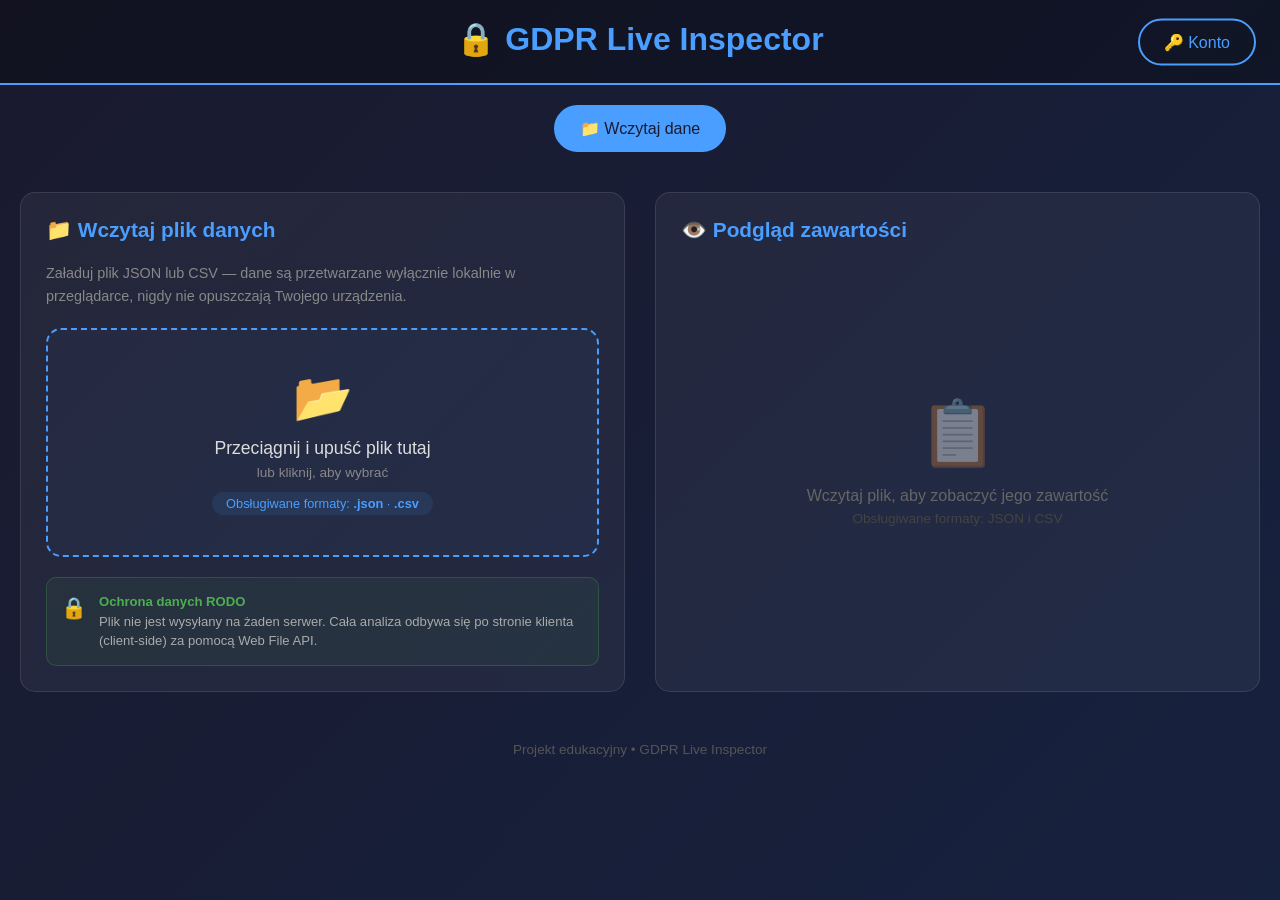
==== commit 2f5753e4: "deleted frontend folder" ====
--- a/index.html
+++ b/index.html
@@ -9,869 +9,275 @@
          np. przy deployu na Netlify / Vercel / Cloudflare Pages)
          ============================================= -->
     <meta http-equiv="Content-Security-Policy"
-          content="default-src 'self'; script-src 'self'; style-src 'self' 'unsafe-inline'; img-src 'self' data: blob:; connect-src 'self'; font-src 'self'; base-uri 'self'; form-action 'self';">
+          content="default-src 'self'; script-src 'self' 'unsafe-inline'; style-src 'self' 'unsafe-inline'; img-src 'self' data: blob:; connect-src 'self' http://localhost:8000; font-src 'self'; base-uri 'self'; form-action 'self';">
     <meta name="referrer" content="strict-origin-when-cross-origin">
     <meta http-equiv="X-Content-Type-Options" content="nosniff">
-    <link rel="stylesheet" href="style.css">
+    <link rel="stylesheet" href="style.css?v=4">
 </head>
 <body>
     <header class="header">
-        <h1>🔒 GDPR Live Inspector</h1>
-        <p>Interaktywna nauka RODO przez praktykę &nbsp;|&nbsp; <a href="staz-gdpr.pdf" target="_blank" rel="noopener noreferrer" style="color:#a0c4ff;font-size:0.85em;">📄 Plan stażu (PDF)</a></p>
+        <h1 id="brand" title="Powrót do menu głównego">🔒 GDPR Live Inspector</h1>
+        <button class="tab-btn account-btn" data-tab="auth">🔑 Konto</button>
     </header>
 
     <nav class="tabs">
-        <button class="tab-btn active" data-tab="masking">🎭 Maskowanie danych</button>
-        <button class="tab-btn" data-tab="analyzer">📊 Analiza formularza</button>
-        <button class="tab-btn" data-tab="flow">🔐 Przepływ danych</button>
-        <button class="tab-btn" data-tab="rights">⚖️ Prawa użytkownika</button>
+        <button class="tab-btn active" data-tab="upload">📁 Wczytaj dane</button>
+        <button class="tab-btn" data-tab="analyst">📊 Panel analityka</button>
+        <button class="tab-btn" data-tab="admin">🛡️ Panel administratora</button>
     </nav>
 
-    <!-- ============ SEKCJA 1: MASKOWANIE - ROZBUDOWANA ============ -->
-    <section id="masking" class="tab-content active">
-        <div class="masking-section">
-            
-            <!-- Interaktywna demonstracja -->
-            <div class="masking-container">
-                <div class="panel">
-                    <h2>📝 Wprowadź dane</h2>
-                    <div class="live-indicator">
-                        <div class="live-dot"></div>
-                        Przetwarzanie w czasie rzeczywistym (client-side)
-                    </div>
-                    
-                    <div class="input-group">
-                        <label>Imię i nazwisko</label>
-                        <input type="text" id="mask-name" placeholder="np. Jan Kowalski">
-                    </div>
-                    
-                    <div class="input-group">
-                        <label>Adres email</label>
-                        <input type="email" id="mask-email" placeholder="np. jan.kowalski@firma.pl">
-                    </div>
-                    
-                    <div class="input-group">
-                        <label>Numer telefonu</label>
-                        <input type="tel" id="mask-phone" placeholder="np. 500 123 456">
-                    </div>
-                    
-                    <div class="input-group">
-                        <label>PESEL</label>
-                        <input type="text" id="mask-pesel" placeholder="np. 85010112345" maxlength="11">
-                    </div>
-
-                    <h3>⚙️ Wybierz technikę ochrony</h3>
-                    <div class="masking-type">
-                        <button class="active" data-type="masking">🎭 Maskowanie</button>
-                        <button data-type="pseudonym">🔄 Pseudonimizacja</button>
-                        <button data-type="anonym">🚫 Anonimizacja</button>
-                    </div>
-                </div>
-
-                <div class="panel">
-                    <h2>🔒 Dane chronione</h2>
-                    
-                    <div class="result-box">
-                        <div class="label">Imię i nazwisko</div>
-                        <div class="value" id="result-name">-</div>
-                    </div>
-                    
-                    <div class="result-box">
-                        <div class="label">Email</div>
-                        <div class="value" id="result-email">-</div>
-                    </div>
-                    
-                    <div class="result-box">
-                        <div class="label">Telefon</div>
-                        <div class="value" id="result-phone">-</div>
-                    </div>
-                    
-                    <div class="result-box">
-                        <div class="label">PESEL</div>
-                        <div class="value" id="result-pesel">-</div>
-                    </div>
-                </div>
-            </div>
-
-            <!-- SEKCJA EDUKACYJNA -->
-            <div class="education-section">
-                <h2>📚 Zrozum techniki ochrony danych</h2>
-                
-                <div class="technique-tabs">
-                    <div class="technique-tab active" data-technique="masking">
-                        <div class="tab-icon">🎭</div>
-                        <div>Maskowanie</div>
-                    </div>
-                    <div class="technique-tab" data-technique="pseudonym">
-                        <div class="tab-icon">🔄</div>
-                        <div>Pseudonimizacja</div>
-                    </div>
-                    <div class="technique-tab" data-technique="anonym">
-                        <div class="tab-icon">🚫</div>
-                        <div>Anonimizacja</div>
-                    </div>
-                </div>
-
-                <!-- MASKOWANIE -->
-                <div class="technique-content active" id="tech-masking">
-                    <div class="info-box">
-                        <h4>🎭 Czym jest maskowanie danych?</h4>
-                        <p>
-                            <strong>Maskowanie</strong> to technika ukrywania części danych przy zachowaniu ich formatu i struktury. 
-                            Oryginalne dane pozostają nienaruszone w bazie — maskowanie odbywa się "w locie" podczas wyświetlania.
-                        </p>
-                    </div>
-
-                    <h3 style="color: #4a9eff; margin: 25px 0 15px;">🖥️ Gdzie odbywa się maskowanie?</h3>
-                    
-                    <div class="architecture-diagram">
-                        <div class="diagram-title">Architektura maskowania danych</div>
-                        <div class="diagram-flow">
-                            <div class="diagram-node">
-                                <div class="node-icon">🗄️</div>
-                                <div class="node-label">Baza danych</div>
-                                <div style="font-size: 0.75rem; color: #4caf50; margin-top: 5px;">Jan Kowalski</div>
-                            </div>
-                            <div class="diagram-arrow animated">→</div>
-                            <div class="diagram-node server highlight">
-                                <div class="node-icon">⚙️</div>
-                                <div class="node-label">SERWER</div>
-                                <div style="font-size: 0.75rem; color: #ffa500; margin-top: 5px;">Maskowanie tutaj!</div>
-                            </div>
-                            <div class="diagram-arrow animated">→</div>
-                            <div class="diagram-node">
-                                <div class="node-icon">🖥️</div>
-                                <div class="node-label">Przeglądarka</div>
-                                <div style="font-size: 0.75rem; color: #ff6b6b; margin-top: 5px;">J** K********</div>
-                            </div>
+    <!-- ============ SEKCJA UPLOAD: WCZYTAJ DANE ============ -->
+    <section id="upload" class="tab-content active">
+        <div class="upload-container">
+            <!-- LEWA KOLUMNA: Formularz wczytywania -->
+            <div class="panel upload-panel">
+                <h2>📁 Wczytaj plik danych</h2>
+                <p class="upload-desc">Załaduj plik JSON lub CSV — dane są przetwarzane wyłącznie lokalnie w przeglądarce, nigdy nie opuszczają Twojego urządzenia.</p>
+
+                <div class="dropzone" id="dropzone">
+                    <div class="dropzone-icon">📂</div>
+                    <div class="dropzone-text">Przeciągnij i upuść plik tutaj</div>
+                    <div class="dropzone-sub">lub kliknij, aby wybrać</div>
+                    <div class="dropzone-types">Obsługiwane formaty: <strong>.json</strong> · <strong>.csv</strong></div>
+                    <input type="file" id="file-input" accept=".json,.csv" style="display:none;">
+                </div>
+
+                <div class="file-info-card" id="file-info-card" style="display:none;">
+                    <div class="file-info-icon" id="file-info-icon">📄</div>
+                    <div class="file-info-details">
+                        <div class="file-info-name" id="file-info-name"></div>
+                        <div class="file-info-meta" id="file-info-meta"></div>
+                    </div>
+                    <button class="file-clear-btn" id="file-clear-btn" title="Usuń plik">✕</button>
+                </div>
+
+                <div class="upload-options" id="upload-options" style="display:none;">
+                    <h3>⚙️ Opcje wyświetlania</h3>
+                    <div class="option-row">
+                        <label class="option-label">Widok podglądu</label>
+                        <div class="view-toggle">
+                            <button class="view-btn active" id="view-btn-formatted" data-view="formatted">Sformatowany</button>
+                            <button class="view-btn" id="view-btn-raw" data-view="raw">Surowy tekst</button>
                         </div>
-                        
-                        <div class="info-box warning" style="margin-top: 20px;">
-                            <h4>⚠️ Dlaczego maskowanie na serwerze?</h4>
-                            <p>
-                                W produkcyjnych systemach maskowanie <strong>musi</strong> odbywać się po stronie serwera, nie w przeglądarce!
-                                Maskowanie w JavaScript (jak na tej stronie demo) to tylko wizualizacja — prawdziwe dane nigdy nie powinny docierać do frontendu.
-                            </p>
+                    </div>
+                    <div class="option-row" id="csv-options" style="display:none;">
+                        <label class="option-label">Separator CSV</label>
+                        <select id="csv-separator" class="option-select">
+                            <option value=",">Przecinek (,)</option>
+                            <option value=";">Średnik (;)</option>
+                            <option value="\t">Tabulator</option>
+                        </select>
+                    </div>
+                </div>
+
+                <div class="upload-stats" id="upload-stats" style="display:none;">
+                    <h3>📊 Statystyki pliku</h3>
+                    <div class="stats-grid" id="stats-grid"></div>
+                </div>
+
+                <div class="gdpr-note">
+                    <div class="gdpr-note-icon">🔒</div>
+                    <div>
+                        <strong>Ochrona danych RODO</strong><br>
+                        Plik nie jest wysyłany na żaden serwer. Cała analiza odbywa się po stronie klienta (client-side) za pomocą Web File API.
+                    </div>
+                </div>
+            </div>
+
+            <!-- PRAWA KOLUMNA: Podgląd zawartości -->
+            <div class="panel preview-panel">
+                <div class="preview-header">
+                    <h2>👁️ Podgląd zawartości</h2>
+                    <div class="preview-actions" id="preview-actions" style="display:none;">
+                        <button class="preview-action-btn" id="btn-copy">📋 Kopiuj</button>
+                    </div>
+                </div>
+
+                <!-- Akcja: wysyłka do bazy nad podglądem zawartości -->
+                <div class="pipeline-action" id="pipeline-action" style="display:none;"></div>
+
+                <div class="preview-empty" id="preview-empty">
+                    <div class="preview-empty-icon">📋</div>
+                    <p>Wczytaj plik, aby zobaczyć jego zawartość</p>
+                    <p class="preview-empty-sub">Obsługiwane formaty: JSON i CSV</p>
+                </div>
+
+                <div class="preview-content" id="preview-content" style="display:none;">
+                    <!-- Wypełniany dynamicznie przez JS -->
+                </div>
+
+                <div class="preview-error" id="preview-error" style="display:none;">
+                    <div class="preview-error-icon">⚠️</div>
+                    <p id="preview-error-msg"></p>
+                </div>
+            </div>
+        </div>
+    </section>
+
+    <!-- ============ SEKCJA: PANEL ANALITYKA ============ -->
+    <section id="analyst" class="tab-content">
+        <div class="panel">
+            <h2>📊 Panel analityka — rekordy</h2>
+            <p class="upload-desc">Przeglądanie rekordów z bazy (<code>clean_records</code>). Tylko do odczytu — bez wgrywania danych.</p>
+
+            <div class="records-filters">
+                <div class="input-group">
+                    <label>Status</label>
+                    <select id="rec-status" class="option-select">
+                        <option value="">— wszystkie —</option>
+                        <option value="VALID">VALID</option>
+                        <option value="INVALID">INVALID</option>
+                        <option value="DUPLICATE">DUPLICATE</option>
+                    </select>
+                </div>
+                <div class="input-group">
+                    <label>Cel</label>
+                    <select id="rec-purpose" class="option-select">
+                        <option value="">— wszystkie —</option>
+                        <option value="rekrutacja">rekrutacja</option>
+                        <option value="marketing">marketing</option>
+                        <option value="obsługa klienta">obsługa klienta</option>
+                    </select>
+                </div>
+                <div class="input-group">
+                    <label>Na stronę</label>
+                    <select id="rec-limit" class="option-select">
+                        <option value="25">25</option>
+                        <option value="50" selected>50</option>
+                        <option value="100">100</option>
+                    </select>
+                </div>
+                <button class="act-btn primary" id="rec-load" type="button">🔄 Pokaż rekordy</button>
+            </div>
+
+            <div class="records-msg" id="rec-msg" style="display:none;"></div>
+            <div id="rec-table"></div>
+
+            <div class="records-pager">
+                <button class="act-btn" id="rec-prev" type="button" disabled>‹ Poprzednie</button>
+                <span id="rec-page-info" style="color:#888;font-size:0.85rem;"></span>
+                <button class="act-btn" id="rec-next" type="button" disabled>Następne ›</button>
+            </div>
+        </div>
+    </section>
+
+    <!-- ============ SEKCJA: PANEL ADMINISTRATORA ============ -->
+    <section id="admin" class="tab-content">
+        <div class="panel">
+            <h2>🛡️ Panel administratora — RODO</h2>
+            <p class="upload-desc">Operacje na danych osoby (po adresie e-mail). Wszystkie akcje wymagają roli <strong>admin</strong> i są logowane w audycie.</p>
+
+            <div class="input-group">
+                <label for="adm-email">E-mail osoby</label>
+                <input type="email" id="adm-email" placeholder="np. jan.kowalski@example.com" autocomplete="off">
+            </div>
+
+            <div class="admin-actions">
+                <button class="act-btn primary" id="adm-find" type="button">🔍 Pokaż dane</button>
+                <button class="act-btn" id="adm-export" type="button">📥 Eksport CSV</button>
+                <button class="act-btn" id="adm-freeze" type="button">❄️ Zamroź przetwarzanie</button>
+                <button class="act-btn" id="adm-unfreeze" type="button">🔓 Odblokuj przetwarzanie</button>
+                <button class="act-btn danger" id="adm-delete" type="button">🗑️ Usuń dane</button>
+            </div>
+
+            <div class="admin-msg" id="adm-msg" style="display:none;"></div>
+            <div id="adm-data"></div>
+
+            <!-- Edycja danych (change-data) -->
+            <div class="admin-block">
+                <h3>✏️ Edycja danych</h3>
+                <p class="upload-desc">Wypełnij tylko pola, które chcesz zmienić.</p>
+                <div class="admin-grid">
+                    <div class="input-group"><label>Imię</label><input type="text" id="adm-edit-first"></div>
+                    <div class="input-group"><label>Nazwisko</label><input type="text" id="adm-edit-last"></div>
+                    <div class="input-group"><label>PESEL</label><input type="text" id="adm-edit-pesel"></div>
+                    <div class="input-group"><label>Data urodzenia</label><input type="date" id="adm-edit-birth"></div>
+                    <div class="input-group"><label>Telefon</label><input type="tel" id="adm-edit-phone"></div>
+                </div>
+                <button class="act-btn primary" id="adm-edit-btn" type="button">💾 Zapisz zmiany</button>
+            </div>
+
+            <!-- Zmiana zgody (change_consent) -->
+            <div class="admin-block">
+                <h3>🎚️ Zmiana zgody</h3>
+                <div class="admin-grid">
+                    <div class="input-group">
+                        <label>Cel</label>
+                        <select id="adm-consent-purpose" class="option-select">
+                            <option value="rekrutacja">rekrutacja</option>
+                            <option value="marketing">marketing</option>
+                            <option value="obsługa klienta">obsługa klienta</option>
+                        </select>
+                    </div>
+                    <div class="input-group">
+                        <label>Zgoda</label>
+                        <select id="adm-consent-value" class="option-select">
+                            <option value="true">TAK (udzielona)</option>
+                            <option value="false">NIE (wycofana)</option>
+                        </select>
+                    </div>
+                </div>
+                <button class="act-btn primary" id="adm-consent-btn" type="button">✅ Zmień zgodę</button>
+            </div>
+
+            <!-- Status pipeline -->
+            <div class="admin-block">
+                <h3>📈 Status pipeline</h3>
+                <button class="act-btn" id="adm-pipeline-btn" type="button">📈 Pobierz status</button>
+                <pre id="adm-pipeline-out" class="data-export" style="display:none;margin-top:12px;"></pre>
+            </div>
+        </div>
+    </section>
+
+    <!-- ============ SEKCJA: LOGOWANIE / REJESTRACJA ============ -->
+    <section id="auth" class="tab-content">
+        <div class="auth-container">
+            <div class="panel auth-card">
+                <h2>🔑 Logowanie / Rejestracja</h2>
+
+                <!-- Widok dla niezalogowanych -->
+                <div id="auth-form">
+                    <p class="auth-desc">Zaloguj się na istniejące konto lub utwórz nowe. Hasło jest hashowane po stronie serwera (pwdlib / Argon2).</p>
+
+                    <div class="input-group">
+                        <label for="auth-email">Login</label>
+                        <input type="text" id="auth-email" placeholder="np. jan_kowalski lub email" autocomplete="username">
+                    </div>
+
+                    <div class="input-group">
+                        <label for="auth-password">Hasło</label>
+                        <input type="password" id="auth-password" placeholder="Twoje hasło" autocomplete="current-password">
+                    </div>
+
+                    <div class="auth-buttons">
+                        <button class="auth-btn login" id="btn-login" type="button">🔓 Zaloguj</button>
+                        <button class="auth-btn register" id="btn-register" type="button">📝 Zarejestruj</button>
+                    </div>
+
+                    <div class="auth-message" id="auth-message" style="display:none;"></div>
+                </div>
+
+                <!-- Widok dla zalogowanych -->
+                <div id="auth-logged" style="display:none;">
+                    <div class="auth-logged-card">
+                        <div class="auth-logged-avatar">✅</div>
+                        <div class="auth-logged-info">
+                            <div class="auth-logged-label">Zalogowano jako</div>
+                            <div class="auth-logged-email" id="auth-logged-email">—</div>
+                            <div class="auth-logged-role" id="auth-logged-role"></div>
                         </div>
                     </div>
-
-                    <h3 style="color: #4a9eff; margin: 25px 0 15px;">⏱️ Kiedy odbywa się maskowanie?</h3>
-                    
-                    <div class="process-steps">
-                        <div class="process-step">
-                            <div class="step-number">1</div>
-                            <div class="step-content">
-                                <h4>Zapytanie o dane</h4>
-                                <p>Użytkownik lub system wysyła żądanie pobrania danych (np. <code>GET /users/123</code>)</p>
-                            </div>
-                        </div>
-                        <div class="process-step">
-                            <div class="step-number">2</div>
-                            <div class="step-content">
-                                <h4>Sprawdzenie uprawnień (RBAC)</h4>
-                                <p>Serwer sprawdza rolę użytkownika i określa poziom dostępu do danych</p>
-                            </div>
-                        </div>
-                        <div class="process-step">
-                            <div class="step-number">3</div>
-                            <div class="step-content">
-                                <h4>Pobranie z bazy</h4>
-                                <p>Dane pobierane są w pełnej formie: <code>{"name": "Jan Kowalski", "pesel": "85010112345"}</code></p>
-                            </div>
-                        </div>
-                        <div class="process-step">
-                            <div class="step-number">4</div>
-                            <div class="step-content">
-                                <h4>Maskowanie na podstawie roli</h4>
-                                <p>Serwer stosuje reguły maskowania: <code>{"name": "J** K********", "pesel": "*******2345"}</code></p>
-                            </div>
-                        </div>
-                        <div class="process-step">
-                            <div class="step-number">5</div>
-                            <div class="step-content">
-                                <h4>Wysłanie odpowiedzi</h4>
-                                <p>Zamaskowane dane trafiają do przeglądarki — oryginały nigdy nie opuszczają serwera</p>
-                            </div>
-                        </div>
-                    </div>
-
-                    <h3 style="color: #4a9eff; margin: 25px 0 15px;">👥 RBAC — Role-Based Access Control</h3>
-                    
-                    <div class="info-box">
-                        <h4>🔐 Czym jest RBAC?</h4>
-                        <p>
-                            <strong>RBAC</strong> (Role-Based Access Control) to model kontroli dostępu, w którym uprawnienia przypisane są do ról, a użytkownicy otrzymują role.
-                            W kontekście maskowania: różne role widzą różny poziom szczegółowości danych.
-                        </p>
-                    </div>
-
-                    <div class="rbac-section">
-                        <div class="rbac-title">Kliknij rolę, aby zobaczyć jak widzi dane "Jan Kowalski, PESEL: 85010112345"</div>
-                        
-                        <div class="rbac-grid">
-                            <div class="rbac-role active" data-role="admin">
-                                <div class="role-header">
-                                    <div class="role-icon">👑</div>
-                                    <div>
-                                        <div class="role-name">Administrator</div>
-                                        <div class="role-level">Pełny dostęp</div>
-                                    </div>
-                                </div>
-                                <div class="rbac-preview">
-                                    <div class="preview-label">Widzi:</div>
-                                    <div class="preview-value">Jan Kowalski</div>
-                                    <div class="preview-value">85010112345</div>
-                                </div>
-                            </div>
-
-                            <div class="rbac-role" data-role="manager">
-                                <div class="role-header">
-                                    <div class="role-icon">👔</div>
-                                    <div>
-                                        <div class="role-name">Manager</div>
-                                        <div class="role-level">Częściowy dostęp</div>
-                                    </div>
-                                </div>
-                                <div class="rbac-preview">
-                                    <div class="preview-label">Widzi:</div>
-                                    <div class="preview-value">Jan Kowalski</div>
-                                    <div class="preview-value masked">*******2345</div>
-                                </div>
-                            </div>
-
-                            <div class="rbac-role" data-role="support">
-                                <div class="role-header">
-                                    <div class="role-icon">🎧</div>
-                                    <div>
-                                        <div class="role-name">Support</div>
-                                        <div class="role-level">Ograniczony dostęp</div>
-                                    </div>
-                                </div>
-                                <div class="rbac-preview">
-                                    <div class="preview-label">Widzi:</div>
-                                    <div class="preview-value masked">J** K********</div>
-                                    <div class="preview-value masked">*******2345</div>
-                                </div>
-                            </div>
-
-                            <div class="rbac-role" data-role="analyst">
-                                <div class="role-header">
-                                    <div class="role-icon">📊</div>
-                                    <div>
-                                        <div class="role-name">Analityk</div>
-                                        <div class="role-level">Tylko statystyki</div>
-                                    </div>
-                                </div>
-                                <div class="rbac-preview">
-                                    <div class="preview-label">Widzi:</div>
-                                    <div class="preview-value hidden">[UKRYTE]</div>
-                                    <div class="preview-value hidden">[UKRYTE]</div>
-                                </div>
-                            </div>
-                        </div>
-                    </div>
-
-                    <h3 style="color: #4a9eff; margin: 25px 0 15px;">🔄 Jak odtworzyć oryginalne dane?</h3>
-                    
-                    <div class="key-lookup">
-                        <p style="color: #ccc; margin-bottom: 15px;">
-                            Przy maskowaniu <strong>oryginalne dane nigdy nie są usuwane</strong> — są tylko ukrywane podczas wyświetlania.
-                        </p>
-                        
-                        <div class="lookup-visual">
-                            <div class="data-box">
-                                <div class="box-label">Zamaskowane</div>
-                                <div class="box-value" style="color: #ff6b6b;">J** K********</div>
-                            </div>
-                            <div style="font-size: 1.5rem; color: #888;">+</div>
-                            <div class="key-box">
-                                <div class="box-label">Uprawnienia</div>
-                                <div class="box-value" style="color: #ffa500;">role: admin</div>
-                            </div>
-                            <div style="font-size: 1.5rem; color: #888;">=</div>
-                            <div class="result-display">
-                                <div class="box-label">Oryginał</div>
-                                <div class="box-value" style="color: #4caf50;">Jan Kowalski</div>
-                            </div>
-                        </div>
-                        
-                        <div class="info-box success" style="margin-top: 20px; text-align: left;">
-                            <h4>✅ Odtworzenie danych</h4>
-                            <p>
-                                W maskowaniu nie ma "klucza deszyfrującego". Oryginalne dane są w bazie — wystarczy mieć <strong>odpowiednie uprawnienia</strong> 
-                                (rolę), a serwer zwróci pełne dane zamiast zamaskowanych. Dlatego RBAC jest kluczowy!
-                            </p>
-                        </div>
-                    </div>
-
-                    <div class="info-box" style="margin-top: 25px;">
-                        <h4>📋 Kiedy stosować maskowanie?</h4>
-                        <ul>
-                            <li><strong>Środowiska testowe/deweloperskie</strong> — realistyczne dane bez ryzyka wycieku</li>
-                            <li><strong>Helpdesk i support</strong> — weryfikacja klienta bez pełnego dostępu</li>
-                            <li><strong>Raporty i dashboardy</strong> — agregacje bez ujawniania jednostkowych danych</li>
-                            <li><strong>Logi systemowe</strong> — debugowanie bez zapisywania danych osobowych</li>
-                            <li><strong>Szkolenia pracowników</strong> — nauka na "prawdziwych" danych</li>
-                        </ul>
-                    </div>
-                </div>
-
-                <!-- PSEUDONIMIZACJA -->
-                <div class="technique-content" id="tech-pseudonym">
-                    <div class="info-box">
-                        <h4>🔄 Czym jest pseudonimizacja?</h4>
-                        <p>
-                            <strong>Pseudonimizacja</strong> (Art. 4 pkt 5 RODO) to przetwarzanie danych osobowych w taki sposób, że nie można ich już przypisać konkretnej osobie 
-                            <strong>bez użycia dodatkowych informacji</strong>. Te dodatkowe informacje (klucz mapowania) muszą być przechowywane oddzielnie.
-                        </p>
-                    </div>
-
-                    <h3 style="color: #4a9eff; margin: 25px 0 15px;">🖥️ Gdzie odbywa się pseudonimizacja?</h3>
-                    
-                    <div class="architecture-diagram">
-                        <div class="diagram-title">Architektura pseudonimizacji</div>
-                        <div class="diagram-flow">
-                            <div class="diagram-node">
-                                <div class="node-icon">📝</div>
-                                <div class="node-label">Dane wejściowe</div>
-                                <div style="font-size: 0.75rem; color: #4caf50; margin-top: 5px;">Jan Kowalski</div>
-                            </div>
-                            <div class="diagram-arrow animated">→</div>
-                            <div class="diagram-node server highlight">
-                                <div class="node-icon">⚙️</div>
-                                <div class="node-label">SERWER</div>
-                                <div style="font-size: 0.75rem; color: #ffa500; margin-top: 5px;">Generuje ID</div>
-                            </div>
-                            <div class="diagram-arrow animated">→</div>
-                            <div class="diagram-node">
-                                <div class="node-icon">🗄️</div>
-                                <div class="node-label">Baza główna</div>
-                                <div style="font-size: 0.75rem; color: #4a9eff; margin-top: 5px;">USR_00001</div>
-                            </div>
-                        </div>
-                        
-                        <div style="margin-top: 20px; text-align: center;">
-                            <div class="diagram-arrow" style="transform: rotate(90deg); display: inline-block;">→</div>
-                        </div>
-                        
-                        <div class="diagram-flow" style="margin-top: 20px;">
-                            <div class="diagram-node" style="border-color: #ff6b6b; background: rgba(255,107,107,0.1);">
-                                <div class="node-icon">🔐</div>
-                                <div class="node-label">Bezpieczny sejf</div>
-                                <div style="font-size: 0.7rem; color: #ff6b6b; margin-top: 5px;">USR_00001 → Jan Kowalski</div>
-                            </div>
-                        </div>
-                        
-                        <div class="info-box warning" style="margin-top: 20px;">
-                            <h4>⚠️ Kluczowa zasada RODO</h4>
-                            <p>
-                                Klucz mapowania (tabela łącząca pseudonimy z oryginałami) <strong>musi być przechowywany oddzielnie</strong> 
-                                od danych pseudonimizowanych — najlepiej w innym systemie, z osobnymi uprawnieniami dostępu.
-                            </p>
-                        </div>
-                    </div>
-
-                    <h3 style="color: #4a9eff; margin: 25px 0 15px;">⏱️ Kiedy następuje pseudonimizacja?</h3>
-                    
-                    <div class="process-steps">
-                        <div class="process-step">
-                            <div class="step-number">1</div>
-                            <div class="step-content">
-                                <h4>Moment zapisu danych</h4>
-                                <p>Pseudonimizacja odbywa się <strong>podczas zapisywania</strong> danych do bazy — nie podczas odczytu jak maskowanie.</p>
-                            </div>
-                        </div>
-                        <div class="process-step">
-                            <div class="step-number">2</div>
-                            <div class="step-content">
-                                <h4>Generowanie pseudonimu</h4>
-                                <p>Serwer tworzy unikalny identyfikator: <code>USR_00001</code>, <code>UUID</code>, lub hash</p>
-                            </div>
-                        </div>
-                        <div class="process-step">
-                            <div class="step-number">3</div>
-                            <div class="step-content">
-                                <h4>Zapis do dwóch miejsc</h4>
-                                <p>
-                                    <strong>Baza główna:</strong> <code>{id: "USR_00001", age: 38, city: "Gdańsk"}</code><br>
-                                    <strong>Sejf:</strong> <code>{id: "USR_00001", real_name: "Jan Kowalski"}</code>
-                                </p>
-                            </div>
-                        </div>
-                        <div class="process-step">
-                            <div class="step-number">4</div>
-                            <div class="step-content">
-                                <h4>Codzienna praca</h4>
-                                <p>Analitycy, systemy ML, raporty — wszystko pracuje na pseudonimach. Nikt nie potrzebuje prawdziwych nazwisk.</p>
-                            </div>
-                        </div>
-                    </div>
-
-                    <h3 style="color: #4a9eff; margin: 25px 0 15px;">🔄 Jak odtworzyć oryginalne dane?</h3>
-                    
-                    <div class="key-lookup">
-                        <p style="color: #ccc; margin-bottom: 15px;">
-                            W pseudonimizacji potrzebujesz <strong>klucza mapowania</strong> — tabeli łączącej pseudonimy z oryginałami.
-                        </p>
-                        
-                        <div class="lookup-visual">
-                            <div class="data-box">
-                                <div class="box-label">Pseudonim</div>
-                                <div class="box-value" style="color: #4a9eff;">USR_00001</div>
-                            </div>
-                            <div style="font-size: 1.5rem; color: #888;">+</div>
-                            <div class="key-box">
-                                <div class="box-label">Klucz mapowania</div>
-                                <div class="box-value" style="color: #ffa500; font-size: 0.9rem;">USR_00001 → Jan K.</div>
-                            </div>
-                            <div style="font-size: 1.5rem; color: #888;">=</div>
-                            <div class="result-display">
-                                <div class="box-label">Oryginał</div>
-                                <div class="box-value" style="color: #4caf50;">Jan Kowalski</div>
-                            </div>
-                        </div>
-                        
-                        <div class="info-box" style="margin-top: 20px; text-align: left;">
-                            <h4>🔐 Dostęp do klucza mapowania</h4>
-                            <ul>
-                                <li>Przechowywany w osobnym, zabezpieczonym systemie</li>
-                                <li>Dostęp tylko dla IOD (Inspektor Ochrony Danych) i wyznaczonych osób</li>
-                                <li>Każdy dostęp jest logowany i wymaga uzasadnienia</li>
-                                <li>Regularne audyty dostępu do klucza</li>
-                            </ul>
-                        </div>
-                    </div>
-
-                    <div class="info-box success" style="margin-top: 25px;">
-                        <h4>✅ Dlaczego RODO wymaga pseudonimizacji?</h4>
-                        <p>
-                            Art. 32 RODO wymienia pseudonimizację jako jeden ze środków zapewnienia bezpieczeństwa. 
-                            Nawet przy wycieku danych — atakujący dostaje tylko <code>USR_00001</code>, nie "Jan Kowalski".
-                        </p>
-                        <ul>
-                            <li><strong>Minimalizuje ryzyko</strong> — wyciek pseudonimów to mniejsza szkoda</li>
-                            <li><strong>Umożliwia analizę</strong> — można pracować na danych bez identyfikacji osób</li>
-                            <li><strong>Zgodność z privacy by design</strong> — ochrona wbudowana w architekturę</li>
-                        </ul>
-                    </div>
-
-                    <div class="info-box warning" style="margin-top: 25px;">
-                        <h4>⚠️ Pseudonimizacja ≠ Anonimizacja</h4>
-                        <p>
-                            Dane pseudonimizowane <strong>nadal są danymi osobowymi</strong> w rozumieniu RODO! 
-                            Można je powiązać z osobą (mając klucz), więc podlegają wszystkim wymogom rozporządzenia.
-                        </p>
-                    </div>
-                </div>
-
-                <!-- ANONIMIZACJA -->
-                <div class="technique-content" id="tech-anonym">
-                    <div class="info-box danger">
-                        <h4>🚫 Czym jest anonimizacja?</h4>
-                        <p>
-                            <strong>Anonimizacja</strong> to <strong>nieodwracalne</strong> usunięcie możliwości identyfikacji osoby. 
-                            Po prawidłowej anonimizacji dane <strong>przestają być danymi osobowymi</strong> i nie podlegają RODO.
-                        </p>
-                    </div>
-
-                    <h3 style="color: #4a9eff; margin: 25px 0 15px;">🖥️ Gdzie odbywa się anonimizacja?</h3>
-                    
-                    <div class="architecture-diagram">
-                        <div class="diagram-title">Proces anonimizacji (jednokierunkowy!)</div>
-                        <div class="diagram-flow">
-                            <div class="diagram-node">
-                                <div class="node-icon">📝</div>
-                                <div class="node-label">Dane oryginalne</div>
-                                <div style="font-size: 0.75rem; color: #4caf50; margin-top: 5px;">Jan Kowalski, 38 lat</div>
-                            </div>
-                            <div class="diagram-arrow animated">→</div>
-                            <div class="diagram-node server highlight" style="border-color: #ff6b6b;">
-                                <div class="node-icon">🔥</div>
-                                <div class="node-label">ANONIMIZACJA</div>
-                                <div style="font-size: 0.75rem; color: #ff6b6b; margin-top: 5px;">Nieodwracalna!</div>
-                            </div>
-                            <div class="diagram-arrow animated">→</div>
-                            <div class="diagram-node">
-                                <div class="node-icon">📊</div>
-                                <div class="node-label">Dane anonimowe</div>
-                                <div style="font-size: 0.75rem; color: #888; margin-top: 5px;">Mężczyzna, 35-40 lat</div>
-                            </div>
-                        </div>
-                        
-                        <div class="info-box danger" style="margin-top: 20px;">
-                            <h4>🚫 Brak drogi powrotnej!</h4>
-                            <p>
-                                W przeciwieństwie do maskowania i pseudonimizacji, anonimizacja jest <strong>jednokierunkowa</strong>. 
-                                Nie ma klucza, nie ma sejfu — oryginalne dane są trwale utracone lub zniszczone.
-                            </p>
-                        </div>
-                    </div>
-
-                    <h3 style="color: #4a9eff; margin: 25px 0 15px;">🛠️ Techniki anonimizacji</h3>
-                    
-                    <div class="process-steps">
-                        <div class="process-step">
-                            <div class="step-number">1</div>
-                            <div class="step-content">
-                                <h4>Generalizacja</h4>
-                                <p>
-                                    Zmniejszenie precyzji: <code>38 lat → 35-40 lat</code>, <code>Gdańsk → Pomorskie</code><br>
-                                    Im większy przedział, tym lepsza anonimizacja, ale mniejsza użyteczność.
-                                </p>
-                            </div>
-                        </div>
-                        <div class="process-step">
-                            <div class="step-number">2</div>
-                            <div class="step-content">
-                                <h4>Usunięcie identyfikatorów</h4>
-                                <p>
-                                    Całkowite usunięcie: imię, nazwisko, PESEL, email — wszystko co jednoznacznie identyfikuje.<br>
-                                    <code>Jan Kowalski → [USUNIĘTO]</code>
-                                </p>
-                            </div>
-                        </div>
-                        <div class="process-step">
-                            <div class="step-number">3</div>
-                            <div class="step-content">
-                                <h4>Perturbacja (szum)</h4>
-                                <p>
-                                    Dodanie losowego szumu: <code>pensja 8500 zł → 8200-8800 zł (±losowo)</code><br>
-                                    Statystyki pozostają poprawne, ale jednostkowe wartości są nieprawdziwe.
-                                </p>
-                            </div>
-                        </div>
-                        <div class="process-step">
-                            <div class="step-number">4</div>
-                            <div class="step-content">
-                                <h4>k-Anonimowość</h4>
-                                <p>
-                                    Każdy rekord musi być nieodróżnialny od co najmniej k-1 innych rekordów.<br>
-                                    Np. przy k=5: minimum 5 osób "Mężczyzna, 35-40, Pomorskie"
-                                </p>
-                            </div>
-                        </div>
-                    </div>
-
-                    <h3 style="color: #4a9eff; margin: 25px 0 15px;">🔄 Czy można odtworzyć dane?</h3>
-                    
-                    <div class="key-lookup">
-                        <div class="lookup-visual">
-                            <div class="data-box" style="border-color: #666;">
-                                <div class="box-label">Dane anonimowe</div>
-                                <div class="box-value" style="color: #888;">Mężczyzna, 35-40</div>
-                            </div>
-                            <div style="font-size: 1.5rem; color: #888;">+</div>
-                            <div class="key-box" style="border-color: #ff6b6b; background: rgba(255,107,107,0.1);">
-                                <div class="box-label">Klucz</div>
-                                <div class="box-value" style="color: #ff6b6b;">❌ NIE ISTNIEJE</div>
-                            </div>
-                            <div style="font-size: 1.5rem; color: #888;">=</div>
-                            <div class="result-display" style="border-color: #666; background: rgba(100,100,100,0.1);">
-                                <div class="box-label">Oryginał</div>
-                                <div class="box-value" style="color: #ff6b6b;">NIEODWRACALNE</div>
-                            </div>
-                        </div>
-                        
-                        <div class="info-box danger" style="margin-top: 20px; text-align: left;">
-                            <h4>❌ Odtworzenie niemożliwe</h4>
-                            <p>
-                                <strong>To jest cały sens anonimizacji!</strong> Jeśli dane można odtworzyć — to nie jest anonimizacja, tylko pseudonimizacja.
-                                Prawidłowo zanonimizowane dane są bezużyteczne dla identyfikacji konkretnej osoby.
-                            </p>
-                        </div>
-                    </div>
-
-                    <div class="info-box warning" style="margin-top: 25px;">
-                        <h4>⚠️ Prawdziwa anonimizacja jest trudna!</h4>
-                        <ul>
-                            <li><strong>Atak re-identyfikacyjny</strong> — połączenie z innymi zbiorami danych może ujawnić tożsamość</li>
-                            <li><strong>Netflix Prize (2006)</strong> — "anonimowe" oceny filmów połączono z IMDB i zidentyfikowano użytkowników</li>
-                            <li><strong>Dane lokalizacyjne</strong> — nawet bez nazwiska, unikalne wzorce ruchu identyfikują osobę</li>
-                            <li><strong>Quasi-identyfikatory</strong> — kombinacja (wiek + kod pocztowy + płeć) często jest unikalna</li>
-                        </ul>
-                    </div>
-
-                    <div class="info-box success" style="margin-top: 25px;">
-                        <h4>✅ Korzyści prawidłowej anonimizacji</h4>
-                        <ul>
-                            <li><strong>Dane nie podlegają RODO</strong> — brak ograniczeń przetwarzania</li>
-                            <li><strong>Można udostępniać publicznie</strong> — np. zbiory do badań naukowych</li>
-                            <li><strong>Brak ryzyka wycieku danych osobowych</strong> — bo ich nie ma</li>
-                            <li><strong>Zachowanie wartości statystycznej</strong> — agregacje pozostają poprawne</li>
-                        </ul>
-                    </div>
-                </div>
-
-                <!-- TABELA PORÓWNAWCZA -->
-                <h3 style="color: #4a9eff; margin: 35px 0 20px; text-align: center;">📊 Porównanie technik</h3>
-                
-                <table class="comparison-table">
-                    <thead>
-                        <tr>
-                            <th>Cecha</th>
-                            <th>🎭 Maskowanie</th>
-                            <th>🔄 Pseudonimizacja</th>
-                            <th>🚫 Anonimizacja</th>
-                        </tr>
-                    </thead>
-                    <tbody>
-                        <tr>
-                            <td>Odwracalność</td>
-                            <td class="yes">✅ Tak (uprawnienia)</td>
-                            <td class="yes">✅ Tak (klucz)</td>
-                            <td class="no">❌ Nie</td>
-                        </tr>
-                        <tr>
-                            <td>Podlega RODO?</td>
-                            <td class="yes">✅ Tak</td>
-                            <td class="yes">✅ Tak</td>
-                            <td class="no">❌ Nie</td>
-                        </tr>
-                        <tr>
-                            <td>Kiedy stosowana?</td>
-                            <td>Podczas odczytu</td>
-                            <td>Podczas zapisu</td>
-                            <td>Jednorazowo (eksport)</td>
-                        </tr>
-                        <tr>
-                            <td>Oryginał w bazie?</td>
-                            <td class="yes">✅ Tak</td>
-                            <td class="partial">⚠️ W sejfie</td>
-                            <td class="no">❌ Usunięty</td>
-                        </tr>
-                        <tr>
-                            <td>Wymaga klucza?</td>
-                            <td class="no">❌ Nie</td>
-                            <td class="yes">✅ Tak</td>
-                            <td class="no">❌ Nie istnieje</td>
-                        </tr>
-                        <tr>
-                            <td>Typowe zastosowanie</td>
-                            <td>Testy, support, logi</td>
-                            <td>Analityka, badania</td>
-                            <td>Publikacje, open data</td>
-                        </tr>
-                    </tbody>
-                </table>
-            </div>
-        </div>
-    </section>
-
-    <!-- ============ SEKCJA 2: ANALIZA FORMULARZA ============ -->
-    <section id="analyzer" class="tab-content">
-        <div class="analyzer-container">
-            <div class="panel">
-                <h2>📋 Formularz rejestracji</h2>
-                
-                <div class="form-field" data-field="email">
-                    <label>
-                        Email 
-                        <span class="badge required">WYMAGANE</span>
-                    </label>
-                    <input type="email" id="analyze-email" placeholder="Do założenia konta">
-                </div>
-
-                <div class="form-field" data-field="password">
-                    <label>
-                        Hasło
-                        <span class="badge required">WYMAGANE</span>
-                    </label>
-                    <input type="password" id="analyze-password" placeholder="Min. 8 znaków">
-                </div>
-
-                <div class="form-field" data-field="name">
-                    <label>
-                        Imię
-                        <span class="badge optional">OPCJONALNE</span>
-                    </label>
-                    <input type="text" id="analyze-name" placeholder="Do personalizacji">
-                </div>
-
-                <div class="form-field" data-field="phone">
-                    <label>
-                        Numer telefonu
-                        <span class="badge optional">OPCJONALNE</span>
-                    </label>
-                    <input type="tel" id="analyze-phone" placeholder="Do powiadomień SMS">
-                </div>
-
-                <div class="form-field" data-field="birthdate">
-                    <label>
-                        Data urodzenia
-                        <span class="badge excessive">NADMIAROWE?</span>
-                    </label>
-                    <input type="date" id="analyze-birthdate">
-                </div>
-
-                <div class="form-field" data-field="pesel">
-                    <label>
-                        PESEL
-                        <span class="badge excessive">NADMIAROWE!</span>
-                    </label>
-                    <input type="text" id="analyze-pesel" placeholder="Czy na pewno potrzebny?">
-                </div>
-            </div>
-
-            <div class="panel">
-                <h2>🔍 GDPR Inspector</h2>
-                
-                <div class="compliance-meter">
-                    <div style="display: flex; justify-content: space-between;">
-                        <span>Zgodność z RODO</span>
-                        <span id="compliance-percent">100%</span>
-                    </div>
-                    <div class="meter-bar">
-                        <div class="meter-fill" id="compliance-bar" style="width: 100%"></div>
-                    </div>
-                </div>
-
-                <div class="inspector-log" id="inspector-log">
-                    <div class="log-entry info">
-                        🚀 Inspector uruchomiony. Zacznij wypełniać formularz...
-                    </div>
-                </div>
-            </div>
-        </div>
-    </section>
-
-    <!-- ============ SEKCJA 3: PRZEPŁYW DANYCH ============ -->
-    <section id="flow" class="tab-content">
-        <div class="flow-container">
-            <h2 style="color: #4a9eff; margin-bottom: 10px;">Jak przepływają Twoje dane?</h2>
-            <p style="color: #888; margin-bottom: 20px;">Kliknij na element, aby zobaczyć szczegóły</p>
-            
-            <div class="flow-diagram">
-                <div class="flow-node active" data-node="input">
-                    <div class="icon">📝</div>
-                    <div>Formularz</div>
-                </div>
-                <div class="flow-arrow">→</div>
-                <div class="flow-node" data-node="encrypt">
-                    <div class="icon">🔐</div>
-                    <div>Szyfrowanie</div>
-                </div>
-                <div class="flow-arrow">→</div>
-                <div class="flow-node" data-node="storage">
-                    <div class="icon">🗄️</div>
-                    <div>Baza danych</div>
-                </div>
-                <div class="flow-arrow">→</div>
-                <div class="flow-node" data-node="access">
-                    <div class="icon">👥</div>
-                    <div>Dostęp</div>
-                </div>
-            </div>
-
-            <div class="flow-details" id="flow-details">
-                <h3>📝 Zbieranie danych (Formularz)</h3>
-                <ul class="flow-items">
-                    <li>✅ <strong>Zasada minimalizacji (Art. 5 ust. 1 lit. c)</strong> — zbieramy tylko niezbędne dane do określonego celu</li>
-                    <li>✅ <strong>Podstawa prawna (Art. 6)</strong> — zgoda, umowa, obowiązek prawny, interes publiczny lub prawnie uzasadniony interes</li>
-                    <li>✅ <strong>Obowiązek informacyjny (Art. 13-14)</strong> — użytkownik musi wiedzieć: kto, co, dlaczego, jak długo</li>
-                    <li>✅ <strong>Transmisja HTTPS</strong> — TLS 1.3 szyfruje dane "w locie" między przeglądarką a serwerem</li>
-                    <li>⚠️ <strong>Walidacja server-side</strong> — nigdy nie ufaj danym od klienta (OWASP Top 10: A03 Injection)</li>
-                </ul>
-                <div class="flow-links">
-                    <h4>📚 Dowiedz się więcej:</h4>
-                    <div class="links-grid">
-                        <a href="https://gdpr-info.eu/art-5-gdpr/" target="_blank" rel="noopener noreferrer" class="source-link">
-                            <div class="link-title">📖 Art. 5 RODO — Zasady przetwarzania</div>
-                            <div class="link-desc">Oficjalny tekst + komentarz</div>
-                            <div class="link-url">gdpr-info.eu</div>
-                        </a>
-                        <a href="https://gdpr-info.eu/art-6-gdpr/" target="_blank" rel="noopener noreferrer" class="source-link">
-                            <div class="link-title">📖 Art. 6 RODO — Podstawy prawne</div>
-                            <div class="link-desc">6 legalnych podstaw przetwarzania</div>
-                            <div class="link-url">gdpr-info.eu</div>
-                        </a>
-                        <a href="https://gdpr-info.eu/art-13-gdpr/" target="_blank" rel="noopener noreferrer" class="source-link">
-                            <div class="link-title">📖 Art. 13 RODO — Obowiązek informacyjny</div>
-                            <div class="link-desc">Co musisz powiedzieć użytkownikowi</div>
-                            <div class="link-url">gdpr-info.eu</div>
-                        </a>
-                        <a href="https://owasp.org/www-project-top-ten/" target="_blank" rel="noopener noreferrer" class="source-link">
-                            <div class="link-title">🔒 OWASP Top 10</div>
-                            <div class="link-desc">10 najczęstszych zagrożeń webowych</div>
-                            <div class="link-url">owasp.org</div>
-                        </a>
-                        <a href="https://wiki.mozilla.org/Security/Server_Side_TLS" target="_blank" rel="noopener noreferrer" class="source-link">
-                            <div class="link-title">🔐 Mozilla TLS Guidelines</div>
-                            <div class="link-desc">Jak poprawnie skonfigurować HTTPS</div>
-                            <div class="link-url">wiki.mozilla.org</div>
-                        </a>
-                        <a href="https://uodo.gov.pl/pl/138" target="_blank" rel="noopener noreferrer" class="source-link">
-                            <div class="link-title">🇵🇱 UODO — Poradniki</div>
-                            <div class="link-desc">Oficjalne poradniki polskiego organu nadzorczego</div>
-                            <div class="link-url">uodo.gov.pl</div>
-                        </a>
-                    </div>
-                </div>
-            </div>
-        </div>
-    </section>
-
-    <!-- ============ SEKCJA 4: PRAWA UŻYTKOWNIKA ============ -->
-    <section id="rights" class="tab-content">
-        <div class="rights-container">
-            <div class="user-profile">
-                <div class="avatar">👤</div>
-                <div class="user-info">
-                    <h3>Jan Kowalski</h3>
-                    <p>jan.kowalski@email.com • Konto od: 15.03.2024</p>
-                </div>
-            </div>
-
-            <div class="rights-buttons">
-                <button class="right-btn" data-right="access">
-                    <div class="right-icon">📄</div>
-                    <div class="right-name">Prawo dostępu</div>
-                    <div class="right-article">Art. 15 RODO</div>
-                </button>
-                <button class="right-btn" data-right="portability">
-                    <div class="right-icon">📦</div>
-                    <div class="right-name">Prawo do przenoszenia</div>
-                    <div class="right-article">Art. 20 RODO</div>
-                </button>
-                <button class="right-btn" data-right="rectify">
-                    <div class="right-icon">✏️</div>
-                    <div class="right-name">Prawo do sprostowania</div>
-                    <div class="right-article">Art. 16 RODO</div>
-                </button>
-                <button class="right-btn" data-right="consent">
-                    <div class="right-icon">🎚️</div>
-                    <div class="right-name">Zarządzanie zgodami</div>
-                    <div class="right-article">Art. 7 RODO</div>
-                </button>
-                <button class="right-btn" data-right="delete">
-                    <div class="right-icon">🗑️</div>
-                    <div class="right-name">Prawo do usunięcia</div>
-                    <div class="right-article">Art. 17 RODO</div>
-                </button>
-                <button class="right-btn" data-right="object">
-                    <div class="right-icon">✋</div>
-                    <div class="right-name">Prawo do sprzeciwu</div>
-                    <div class="right-article">Art. 21 RODO</div>
-                </button>
-            </div>
-
-            <div class="rights-demo" id="rights-demo">
-                <h3>👆 Wybierz prawo, aby zobaczyć demonstrację</h3>
-                <p style="color: #888; margin-top: 10px;">
-                    Każde prawo z RODO możesz zobaczyć w akcji — jak wygląda realizacja żądania użytkownika.
-                </p>
+                    <button class="auth-btn logout" id="btn-logout" type="button">🚪 Wyloguj</button>
+                    <div class="auth-message" id="auth-message-logged" style="display:none;"></div>
+                </div>
             </div>
         </div>
     </section>
 
     <footer class="footer">
         <p>Projekt edukacyjny • GDPR Live Inspector</p>
-        <p style="margin-top: 5px;">
-            Źródła: <a href="https://gdpr.eu/" target="_blank">GDPR.eu</a> • 
-            <a href="https://uodo.gov.pl/" target="_blank">UODO</a> • 
-            <a href="https://eur-lex.europa.eu/eli/reg/2016/679/oj" target="_blank">Rozporządzenie 2016/679</a>
-        </p>
     </footer>
 
-    <script src="script.js" defer></script>
+    <script src="script.js?v=4" defer></script>
 </body>
 </html>
--- a/style.css
+++ b/style.css
@@ -16,12 +16,35 @@
             padding: 20px;
             text-align: center;
             border-bottom: 2px solid #4a9eff;
+            position: relative;
+        }
+
+        .account-btn {
+            position: absolute;
+            top: 50%;
+            right: 24px;
+            transform: translateY(-50%);
+        }
+
+        @media (max-width: 600px) {
+            .account-btn {
+                position: static;
+                transform: none;
+                margin-top: 12px;
+            }
         }
 
         .header h1 {
             font-size: 2rem;
             color: #4a9eff;
             margin-bottom: 5px;
+            cursor: pointer;
+            display: inline-block;
+            transition: opacity 0.2s ease;
+        }
+
+        .header h1:hover {
+            opacity: 0.8;
         }
 
         .header p {
@@ -1151,6 +1174,489 @@
             transition: width 0.1s;
         }
 
+        /* ============ SEKCJA UPLOAD ============ */
+        .upload-container {
+            display: grid;
+            grid-template-columns: 1fr 1fr;
+            gap: 30px;
+            align-items: start;
+        }
+
+        @media (max-width: 1000px) {
+            .upload-container {
+                grid-template-columns: 1fr;
+            }
+        }
+
+        .upload-desc {
+            color: #888;
+            font-size: 0.9rem;
+            margin-bottom: 20px;
+            line-height: 1.6;
+        }
+
+        .dropzone {
+            border: 2px dashed #4a9eff;
+            border-radius: 15px;
+            padding: 40px 20px;
+            text-align: center;
+            cursor: pointer;
+            transition: all 0.3s ease;
+            background: rgba(74, 158, 255, 0.04);
+            margin-bottom: 20px;
+        }
+
+        .dropzone:hover,
+        .dropzone.drag-over {
+            border-color: #7ec8ff;
+            background: rgba(74, 158, 255, 0.12);
+            transform: scale(1.01);
+        }
+
+        .dropzone-icon {
+            font-size: 3rem;
+            margin-bottom: 12px;
+        }
+
+        .dropzone-text {
+            font-size: 1.1rem;
+            color: #ddd;
+            margin-bottom: 6px;
+        }
+
+        .dropzone-sub {
+            color: #888;
+            font-size: 0.85rem;
+            margin-bottom: 12px;
+        }
+
+        .dropzone-types {
+            font-size: 0.8rem;
+            color: #4a9eff;
+            background: rgba(74, 158, 255, 0.1);
+            display: inline-block;
+            padding: 4px 14px;
+            border-radius: 20px;
+        }
+
+        .file-info-card {
+            display: flex;
+            align-items: center;
+            gap: 15px;
+            background: rgba(76, 175, 80, 0.1);
+            border: 1px solid rgba(76, 175, 80, 0.4);
+            border-radius: 12px;
+            padding: 14px 18px;
+            margin-bottom: 20px;
+        }
+
+        .file-info-icon {
+            font-size: 2rem;
+            flex-shrink: 0;
+        }
+
+        .file-info-details {
+            flex: 1;
+            min-width: 0;
+        }
+
+        .file-info-name {
+            color: #fff;
+            font-weight: 600;
+            font-size: 0.95rem;
+            white-space: nowrap;
+            overflow: hidden;
+            text-overflow: ellipsis;
+        }
+
+        .file-info-meta {
+            color: #888;
+            font-size: 0.8rem;
+            margin-top: 3px;
+        }
+
+        .file-clear-btn {
+            background: rgba(255, 107, 107, 0.15);
+            border: 1px solid rgba(255, 107, 107, 0.4);
+            color: #ff6b6b;
+            border-radius: 50%;
+            width: 30px;
+            height: 30px;
+            cursor: pointer;
+            font-size: 0.85rem;
+            flex-shrink: 0;
+            transition: all 0.2s;
+        }
+
+        .file-clear-btn:hover {
+            background: rgba(255, 107, 107, 0.3);
+        }
+
+        /* Akcja: wysyłka do bazy (na górze panelu, dobrze widoczna) */
+        .pipeline-action {
+            margin-bottom: 20px;
+        }
+
+        .pipeline-send-btn {
+            display: block;
+            width: 100%;
+            padding: 16px 24px;
+            background: #4a9eff;
+            border: none;
+            color: #06122b;
+            border-radius: 10px;
+            cursor: pointer;
+            font-weight: 700;
+            font-size: 1.05rem;
+            letter-spacing: 0.3px;
+            transition: all 0.2s ease;
+            box-shadow: 0 4px 16px rgba(74, 158, 255, 0.25);
+        }
+
+        .pipeline-send-btn:hover:not(:disabled) {
+            background: #6fb2ff;
+            transform: translateY(-1px);
+        }
+
+        .pipeline-send-btn:disabled {
+            opacity: 0.55;
+            cursor: not-allowed;
+            box-shadow: none;
+        }
+
+        .pipeline-another-btn {
+            display: block;
+            width: 100%;
+            margin-top: 12px;
+            padding: 14px 24px;
+            background: transparent;
+            border: 2px solid #4a9eff;
+            color: #4a9eff;
+            border-radius: 10px;
+            cursor: pointer;
+            font-weight: 700;
+            font-size: 1rem;
+            transition: all 0.2s ease;
+        }
+
+        .pipeline-another-btn:hover {
+            background: rgba(74, 158, 255, 0.15);
+        }
+
+        .pipeline-send-btn:disabled {
+            opacity: 0.55;
+            cursor: not-allowed;
+            box-shadow: none;
+        }
+
+        .pipeline-status {
+            margin-top: 14px;
+            padding: 16px 20px;
+            border-radius: 12px;
+            text-align: center;
+            font-size: 1.1rem;
+            font-weight: 700;
+            letter-spacing: 0.3px;
+            line-height: 1.5;
+        }
+
+        .upload-options {
+            background: rgba(0,0,0,0.25);
+            border-radius: 12px;
+            padding: 18px;
+            margin-bottom: 20px;
+        }
+
+        .upload-options h3 {
+            color: #4a9eff;
+            font-size: 1rem;
+            margin-bottom: 14px;
+        }
+
+        .option-row {
+            display: flex;
+            align-items: center;
+            justify-content: space-between;
+            gap: 12px;
+            margin-bottom: 10px;
+        }
+
+        .option-row:last-child {
+            margin-bottom: 0;
+        }
+
+        .option-label {
+            color: #aaa;
+            font-size: 0.85rem;
+        }
+
+        .view-toggle {
+            display: flex;
+            gap: 6px;
+        }
+
+        .view-btn {
+            padding: 6px 14px;
+            border: 1px solid #444;
+            background: rgba(0,0,0,0.3);
+            color: #aaa;
+            border-radius: 8px;
+            cursor: pointer;
+            font-size: 0.8rem;
+            transition: all 0.2s;
+        }
+
+        .view-btn.active {
+            border-color: #4a9eff;
+            background: rgba(74, 158, 255, 0.2);
+            color: #4a9eff;
+        }
+
+        .option-select {
+            padding: 6px 12px;
+            background: rgba(0,0,0,0.4);
+            border: 1px solid #444;
+            color: #ddd;
+            border-radius: 8px;
+            font-size: 0.85rem;
+            cursor: pointer;
+        }
+
+        .upload-stats {
+            background: rgba(0,0,0,0.25);
+            border-radius: 12px;
+            padding: 18px;
+            margin-bottom: 20px;
+        }
+
+        .upload-stats h3 {
+            color: #4a9eff;
+            font-size: 1rem;
+            margin-bottom: 14px;
+        }
+
+        .stats-grid {
+            display: grid;
+            grid-template-columns: 1fr 1fr;
+            gap: 10px;
+        }
+
+        .stat-item {
+            background: rgba(74, 158, 255, 0.08);
+            border-radius: 10px;
+            padding: 12px;
+            text-align: center;
+        }
+
+        .stat-value {
+            font-size: 1.4rem;
+            font-weight: 700;
+            color: #4a9eff;
+            font-family: 'Courier New', monospace;
+        }
+
+        .stat-label {
+            font-size: 0.75rem;
+            color: #888;
+            margin-top: 4px;
+        }
+
+        .gdpr-note {
+            display: flex;
+            gap: 12px;
+            align-items: flex-start;
+            background: rgba(76, 175, 80, 0.08);
+            border: 1px solid rgba(76, 175, 80, 0.25);
+            border-radius: 10px;
+            padding: 14px;
+            font-size: 0.82rem;
+            color: #aaa;
+            line-height: 1.5;
+        }
+
+        .gdpr-note strong {
+            color: #4caf50;
+        }
+
+        .gdpr-note-icon {
+            font-size: 1.3rem;
+            flex-shrink: 0;
+        }
+
+        /* Prawa kolumna — podgląd */
+        .preview-panel {
+            min-height: 500px;
+            display: flex;
+            flex-direction: column;
+        }
+
+        .preview-header {
+            display: flex;
+            align-items: center;
+            justify-content: space-between;
+            margin-bottom: 20px;
+        }
+
+        .preview-header h2 {
+            color: #4a9eff;
+            font-size: 1.3rem;
+            margin: 0;
+        }
+
+        .preview-actions {
+            display: flex;
+            gap: 8px;
+        }
+
+        .preview-action-btn {
+            padding: 7px 14px;
+            border: 1px solid #4a9eff;
+            background: rgba(74, 158, 255, 0.1);
+            color: #4a9eff;
+            border-radius: 8px;
+            cursor: pointer;
+            font-size: 0.8rem;
+            transition: all 0.2s;
+        }
+
+        .preview-action-btn:hover {
+            background: rgba(74, 158, 255, 0.25);
+        }
+
+        .preview-empty {
+            flex: 1;
+            display: flex;
+            flex-direction: column;
+            align-items: center;
+            justify-content: center;
+            text-align: center;
+            color: #555;
+            padding: 60px 20px;
+        }
+
+        .preview-empty-icon {
+            font-size: 4rem;
+            margin-bottom: 16px;
+            opacity: 0.4;
+        }
+
+        .preview-empty p {
+            color: #666;
+            font-size: 1rem;
+            margin-bottom: 6px;
+        }
+
+        .preview-empty-sub {
+            color: #444 !important;
+            font-size: 0.85rem !important;
+        }
+
+        .preview-content {
+            flex: 1;
+        }
+
+        /* JSON podgląd */
+        .json-viewer {
+            background: rgba(0,0,0,0.45);
+            border-radius: 10px;
+            padding: 18px;
+            font-family: 'Courier New', monospace;
+            font-size: 0.82rem;
+            line-height: 1.7;
+            overflow: auto;
+            max-height: 600px;
+            white-space: pre-wrap;
+            word-break: break-all;
+        }
+
+        .json-key    { color: #9cdcfe; }
+        .json-string { color: #ce9178; }
+        .json-number { color: #b5cea8; }
+        .json-bool   { color: #569cd6; }
+        .json-null   { color: #808080; }
+
+        /* Raw podgląd */
+        .raw-viewer {
+            background: rgba(0,0,0,0.45);
+            border-radius: 10px;
+            padding: 18px;
+            font-family: 'Courier New', monospace;
+            font-size: 0.82rem;
+            line-height: 1.7;
+            overflow: auto;
+            max-height: 600px;
+            white-space: pre-wrap;
+            word-break: break-all;
+            color: #ccc;
+        }
+
+        /* CSV tabela */
+        .csv-table-wrapper {
+            overflow: auto;
+            max-height: 600px;
+            border-radius: 10px;
+            border: 1px solid rgba(255,255,255,0.1);
+        }
+
+        .csv-table {
+            width: 100%;
+            border-collapse: collapse;
+            font-size: 0.82rem;
+        }
+
+        .csv-table th {
+            background: rgba(74, 158, 255, 0.2);
+            color: #4a9eff;
+            padding: 10px 14px;
+            text-align: left;
+            position: sticky;
+            top: 0;
+            border-bottom: 2px solid rgba(74, 158, 255, 0.4);
+            white-space: nowrap;
+        }
+
+        .csv-table td {
+            padding: 8px 14px;
+            color: #ccc;
+            border-bottom: 1px solid rgba(255,255,255,0.06);
+            max-width: 200px;
+            overflow: hidden;
+            text-overflow: ellipsis;
+            white-space: nowrap;
+        }
+
+        .csv-table tr:hover td {
+            background: rgba(255,255,255,0.04);
+        }
+
+        .csv-table .row-num {
+            color: #555;
+            font-size: 0.75rem;
+            user-select: none;
+        }
+
+        .preview-error {
+            flex: 1;
+            display: flex;
+            flex-direction: column;
+            align-items: center;
+            justify-content: center;
+            text-align: center;
+            padding: 40px 20px;
+        }
+
+        .preview-error-icon {
+            font-size: 3rem;
+            margin-bottom: 14px;
+        }
+
+        .preview-error p {
+            color: #ff6b6b;
+            font-size: 0.9rem;
+            max-width: 400px;
+            line-height: 1.6;
+        }
+
         /* Footer */
         .footer {
             text-align: center;
@@ -1162,4 +1668,263 @@
         .footer a {
             color: #4a9eff;
             text-decoration: none;
+        }
+
+        /* ============ SEKCJA: LOGOWANIE / REJESTRACJA ============ */
+        .auth-container {
+            max-width: 480px;
+            margin: 40px auto;
+        }
+
+        .auth-card h2 {
+            justify-content: center;
+        }
+
+        .auth-desc {
+            color: #888;
+            font-size: 0.9rem;
+            line-height: 1.6;
+            margin-bottom: 25px;
+            text-align: center;
+        }
+
+        .auth-buttons {
+            display: flex;
+            gap: 12px;
+            margin-top: 25px;
+        }
+
+        .auth-btn {
+            flex: 1;
+            padding: 14px 20px;
+            border: 2px solid #4a9eff;
+            border-radius: 10px;
+            cursor: pointer;
+            font-size: 1rem;
+            font-weight: 700;
+            letter-spacing: 0.3px;
+            transition: all 0.25s ease;
+        }
+
+        .auth-btn.login {
+            background: #4a9eff;
+            color: #1a1a2e;
+        }
+
+        .auth-btn.login:hover:not(:disabled) {
+            background: #6fb2ff;
+            border-color: #6fb2ff;
+        }
+
+        .auth-btn.register {
+            background: transparent;
+            color: #4a9eff;
+        }
+
+        .auth-btn.register:hover:not(:disabled) {
+            background: rgba(74, 158, 255, 0.15);
+        }
+
+        .auth-btn.logout {
+            width: 100%;
+            border-color: #ff6b6b;
+            color: #ff6b6b;
+            background: rgba(255, 107, 107, 0.1);
+        }
+
+        .auth-btn.logout:hover:not(:disabled) {
+            background: rgba(255, 107, 107, 0.25);
+        }
+
+        .auth-btn:disabled {
+            opacity: 0.5;
+            cursor: not-allowed;
+        }
+
+        .auth-message {
+            margin-top: 20px;
+            padding: 14px 16px;
+            border-radius: 10px;
+            font-size: 0.9rem;
+            line-height: 1.5;
+        }
+
+        .auth-message.success {
+            background: rgba(76, 175, 80, 0.15);
+            border-left: 4px solid #4caf50;
+            color: #8bc34a;
+        }
+
+        .auth-message.error {
+            background: rgba(255, 107, 107, 0.15);
+            border-left: 4px solid #ff6b6b;
+            color: #ff8a8a;
+        }
+
+        .auth-message.info {
+            background: rgba(74, 158, 255, 0.15);
+            border-left: 4px solid #4a9eff;
+            color: #7ec8ff;
+        }
+
+        .auth-logged-card {
+            display: flex;
+            align-items: center;
+            gap: 18px;
+            background: rgba(76, 175, 80, 0.1);
+            border: 1px solid rgba(76, 175, 80, 0.35);
+            border-radius: 12px;
+            padding: 20px;
+            margin-bottom: 20px;
+        }
+
+        .auth-logged-avatar {
+            font-size: 2.5rem;
+            flex-shrink: 0;
+        }
+
+        .auth-logged-label {
+            font-size: 0.8rem;
+            color: #888;
+            margin-bottom: 4px;
+        }
+
+        .auth-logged-email {
+            font-size: 1.1rem;
+            color: #fff;
+            font-weight: 600;
+            word-break: break-all;
+        }
+
+        .auth-logged-role {
+            margin-top: 6px;
+            font-size: 0.8rem;
+            color: #4a9eff;
+        }
+
+        .auth-logged-role:empty {
+            display: none;
+        }
+
+        /* ============ PANELE: ANALITYK / ADMIN ============ */
+        .act-btn {
+            padding: 12px 18px;
+            border-radius: 10px;
+            cursor: pointer;
+            font-weight: 700;
+            font-size: 0.95rem;
+            border: 2px solid #4a9eff;
+            background: rgba(74, 158, 255, 0.12);
+            color: #4a9eff;
+            transition: all 0.2s ease;
+        }
+
+        .act-btn:hover:not(:disabled) {
+            background: rgba(74, 158, 255, 0.25);
+        }
+
+        .act-btn.primary {
+            background: #4a9eff;
+            color: #06122b;
+        }
+
+        .act-btn.primary:hover:not(:disabled) {
+            background: #6fb2ff;
+        }
+
+        .act-btn.danger {
+            border-color: #ff6b6b;
+            background: rgba(255, 107, 107, 0.12);
+            color: #ff6b6b;
+        }
+
+        .act-btn.danger:hover:not(:disabled) {
+            background: rgba(255, 107, 107, 0.25);
+        }
+
+        .act-btn:disabled {
+            opacity: 0.5;
+            cursor: not-allowed;
+        }
+
+        .records-filters {
+            display: flex;
+            gap: 14px;
+            flex-wrap: wrap;
+            align-items: flex-end;
+            margin-bottom: 18px;
+        }
+
+        .records-filters .input-group {
+            margin-bottom: 0;
+            min-width: 160px;
+        }
+
+        .records-pager {
+            display: flex;
+            align-items: center;
+            justify-content: center;
+            gap: 16px;
+            margin-top: 18px;
+        }
+
+        .records-msg,
+        .admin-msg {
+            margin: 12px 0;
+            padding: 12px 16px;
+            border-radius: 10px;
+            font-size: 0.9rem;
+            line-height: 1.5;
+        }
+
+        .records-msg.error,
+        .admin-msg.error {
+            background: rgba(255, 107, 107, 0.15);
+            border-left: 4px solid #ff6b6b;
+            color: #ff8a8a;
+        }
+
+        .records-msg.info,
+        .admin-msg.info {
+            background: rgba(74, 158, 255, 0.15);
+            border-left: 4px solid #4a9eff;
+            color: #7ec8ff;
+        }
+
+        .records-msg.success,
+        .admin-msg.success {
+            background: rgba(76, 175, 80, 0.15);
+            border-left: 4px solid #4caf50;
+            color: #8bc34a;
+        }
+
+        .admin-actions {
+            display: flex;
+            gap: 10px;
+            flex-wrap: wrap;
+            margin: 16px 0;
+        }
+
+        .admin-block {
+            margin-top: 26px;
+            padding-top: 20px;
+            border-top: 1px solid rgba(255, 255, 255, 0.1);
+        }
+
+        .admin-block h3 {
+            color: #4a9eff;
+            margin-bottom: 12px;
+        }
+
+        .admin-grid {
+            display: grid;
+            grid-template-columns: 1fr 1fr;
+            gap: 14px;
+            margin-bottom: 14px;
+        }
+
+        @media (max-width: 700px) {
+            .admin-grid {
+                grid-template-columns: 1fr;
+            }
         }
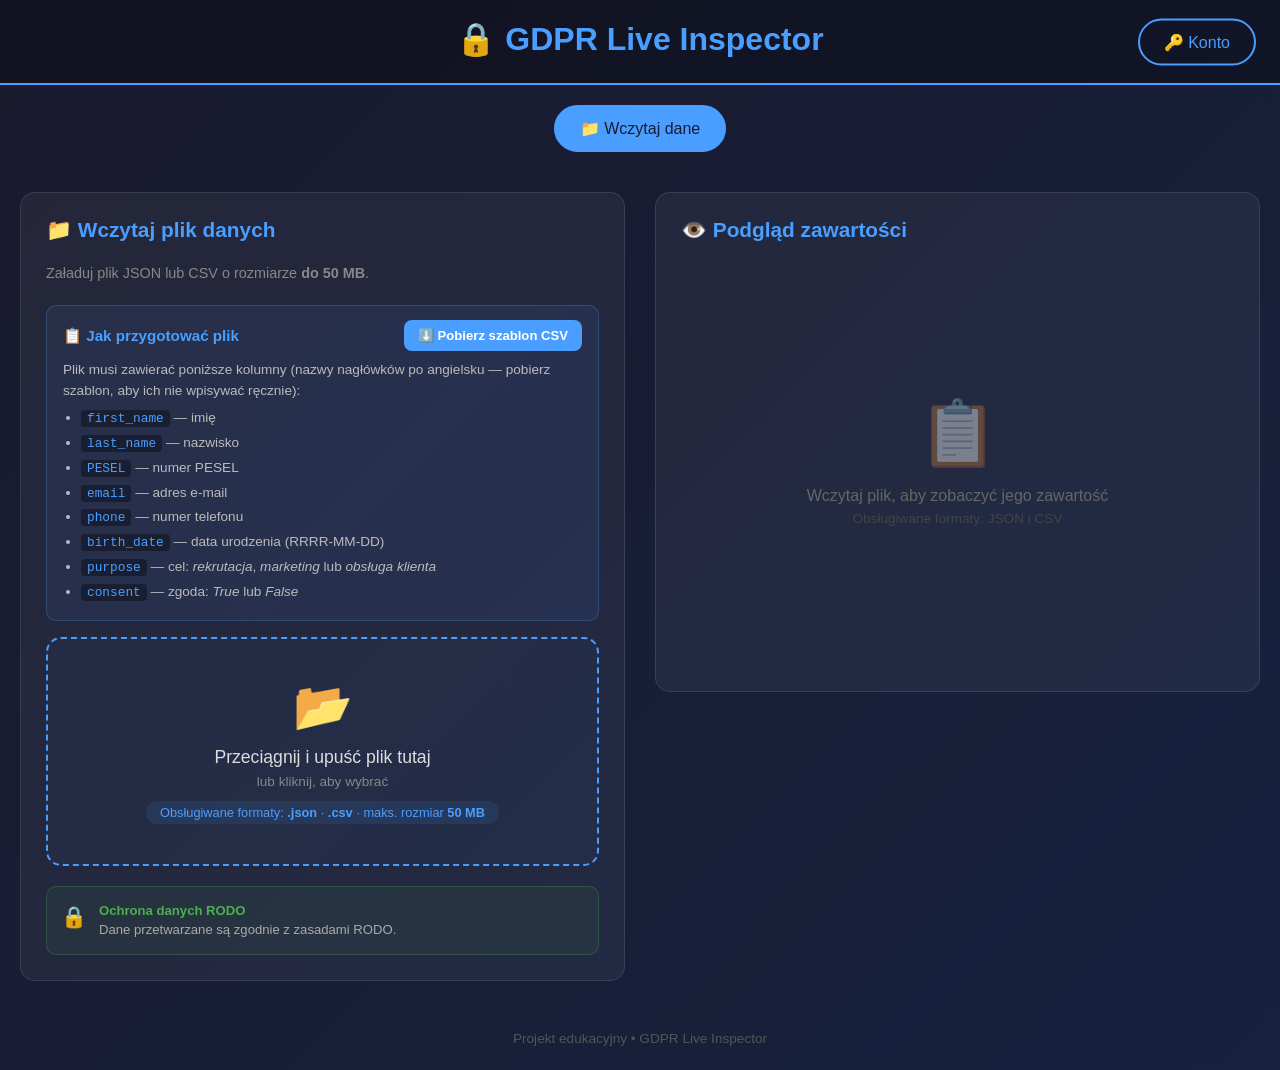
==== commit 7e180acc: "first fix and read.me" ====
--- a/index.html
+++ b/index.html
@@ -9,10 +9,10 @@
          np. przy deployu na Netlify / Vercel / Cloudflare Pages)
          ============================================= -->
     <meta http-equiv="Content-Security-Policy"
-          content="default-src 'self'; script-src 'self' 'unsafe-inline'; style-src 'self' 'unsafe-inline'; img-src 'self' data: blob:; connect-src 'self' http://localhost:8000; font-src 'self'; base-uri 'self'; form-action 'self';">
+          content="default-src 'self'; script-src 'self' 'unsafe-inline'; style-src 'self' 'unsafe-inline'; img-src 'self' data: blob:; connect-src 'self' http://localhost:8000 https://rodo-1.onrender.com; font-src 'self'; base-uri 'self'; form-action 'self';">
     <meta name="referrer" content="strict-origin-when-cross-origin">
     <meta http-equiv="X-Content-Type-Options" content="nosniff">
-    <link rel="stylesheet" href="style.css?v=4">
+    <link rel="stylesheet" href="style.css?v=8">
 </head>
 <body>
     <header class="header">
@@ -32,13 +32,31 @@
             <!-- LEWA KOLUMNA: Formularz wczytywania -->
             <div class="panel upload-panel">
                 <h2>📁 Wczytaj plik danych</h2>
-                <p class="upload-desc">Załaduj plik JSON lub CSV — dane są przetwarzane wyłącznie lokalnie w przeglądarce, nigdy nie opuszczają Twojego urządzenia.</p>
+                <p class="upload-desc">Załaduj plik JSON lub CSV o rozmiarze <strong>do 50 MB</strong>.</p>
+
+                <div class="upload-instructions">
+                    <div class="upload-instructions-head">
+                        <strong>📋 Jak przygotować plik</strong>
+                        <button class="template-btn" id="btn-download-template" type="button">⬇️ Pobierz szablon CSV</button>
+                    </div>
+                    <p>Plik musi zawierać poniższe kolumny (nazwy nagłówków po angielsku — pobierz szablon, aby ich nie wpisywać ręcznie):</p>
+                    <ul class="upload-cols">
+                        <li><code>first_name</code> — imię</li>
+                        <li><code>last_name</code> — nazwisko</li>
+                        <li><code>PESEL</code> — numer PESEL</li>
+                        <li><code>email</code> — adres e-mail</li>
+                        <li><code>phone</code> — numer telefonu</li>
+                        <li><code>birth_date</code> — data urodzenia (RRRR-MM-DD)</li>
+                        <li><code>purpose</code> — cel: <em>rekrutacja</em>, <em>marketing</em> lub <em>obsługa klienta</em></li>
+                        <li><code>consent</code> — zgoda: <em>True</em> lub <em>False</em></li>
+                    </ul>
+                </div>
 
                 <div class="dropzone" id="dropzone">
                     <div class="dropzone-icon">📂</div>
                     <div class="dropzone-text">Przeciągnij i upuść plik tutaj</div>
                     <div class="dropzone-sub">lub kliknij, aby wybrać</div>
-                    <div class="dropzone-types">Obsługiwane formaty: <strong>.json</strong> · <strong>.csv</strong></div>
+                    <div class="dropzone-types">Obsługiwane formaty: <strong>.json</strong> · <strong>.csv</strong> · maks. rozmiar <strong>50 MB</strong></div>
                     <input type="file" id="file-input" accept=".json,.csv" style="display:none;">
                 </div>
 
@@ -79,7 +97,7 @@
                     <div class="gdpr-note-icon">🔒</div>
                     <div>
                         <strong>Ochrona danych RODO</strong><br>
-                        Plik nie jest wysyłany na żaden serwer. Cała analiza odbywa się po stronie klienta (client-side) za pomocą Web File API.
+                        Dane przetwarzane są zgodnie z zasadami RODO.
                     </div>
                 </div>
             </div>
@@ -151,7 +169,12 @@
             </div>
 
             <div class="records-msg" id="rec-msg" style="display:none;"></div>
-            <div id="rec-table"></div>
+            <div class="rec-table-wrap" id="rec-table-wrap">
+                <div id="rec-table"></div>
+                <div class="rec-loading-overlay" id="rec-loading" style="display:none;">
+                    <span class="rec-loading-spinner">⏳</span> Ładowanie rekordów...
+                </div>
+            </div>
 
             <div class="records-pager">
                 <button class="act-btn" id="rec-prev" type="button" disabled>‹ Poprzednie</button>
@@ -278,6 +301,6 @@
         <p>Projekt edukacyjny • GDPR Live Inspector</p>
     </footer>
 
-    <script src="script.js?v=4" defer></script>
+    <script src="script.js?v=9" defer></script>
 </body>
 </html>
--- a/style.css
+++ b/style.css
@@ -1483,6 +1483,65 @@
             flex-shrink: 0;
         }
 
+        /* Instrukcja przygotowania pliku */
+        .upload-instructions {
+            background: rgba(74, 158, 255, 0.08);
+            border: 1px solid rgba(74, 158, 255, 0.25);
+            border-radius: 10px;
+            padding: 14px 16px;
+            margin-bottom: 16px;
+            font-size: 0.85rem;
+            color: #bbb;
+            line-height: 1.55;
+        }
+
+        .upload-instructions-head {
+            display: flex;
+            justify-content: space-between;
+            align-items: center;
+            gap: 12px;
+            flex-wrap: wrap;
+            margin-bottom: 8px;
+        }
+
+        .upload-instructions-head strong {
+            color: #4a9eff;
+            font-size: 0.95rem;
+        }
+
+        .template-btn {
+            background: #4a9eff;
+            color: #fff;
+            border: none;
+            border-radius: 8px;
+            padding: 8px 14px;
+            font-size: 0.82rem;
+            font-weight: 600;
+            cursor: pointer;
+            transition: background 0.15s;
+        }
+
+        .template-btn:hover {
+            background: #3a8eef;
+        }
+
+        .upload-cols {
+            margin: 6px 0 0;
+            padding-left: 18px;
+        }
+
+        .upload-cols li {
+            margin: 3px 0;
+        }
+
+        .upload-cols code {
+            background: rgba(0,0,0,0.35);
+            color: #4a9eff;
+            padding: 1px 6px;
+            border-radius: 4px;
+            font-size: 0.8rem;
+        }
+
         /* Prawa kolumna — podgląd */
         .preview-panel {
             min-height: 500px;
@@ -1877,6 +1936,36 @@
             line-height: 1.5;
         }
 
+        /* Tabela rekordów + nakładka ładowania (bez przeskoku układu) */
+        .rec-table-wrap {
+            position: relative;
+            min-height: 60px;
+        }
+
+        .rec-loading-overlay {
+            position: absolute;
+            inset: 0;
+            display: flex;
+            align-items: center;
+            justify-content: center;
+            background: rgba(0, 0, 0, 0.35);
+            border-radius: 10px;
+            color: #7ec8ff;
+            font-size: 0.95rem;
+            z-index: 5;
+        }
+
+        .rec-loading-spinner {
+            display: inline-block;
+            margin-right: 8px;
+            animation: spin 1s linear infinite;
+        }
+
+        @keyframes spin {
+            from { transform: rotate(0deg); }
+            to   { transform: rotate(360deg); }
+        }
+
         .records-msg.error,
         .admin-msg.error {
             background: rgba(255, 107, 107, 0.15);
